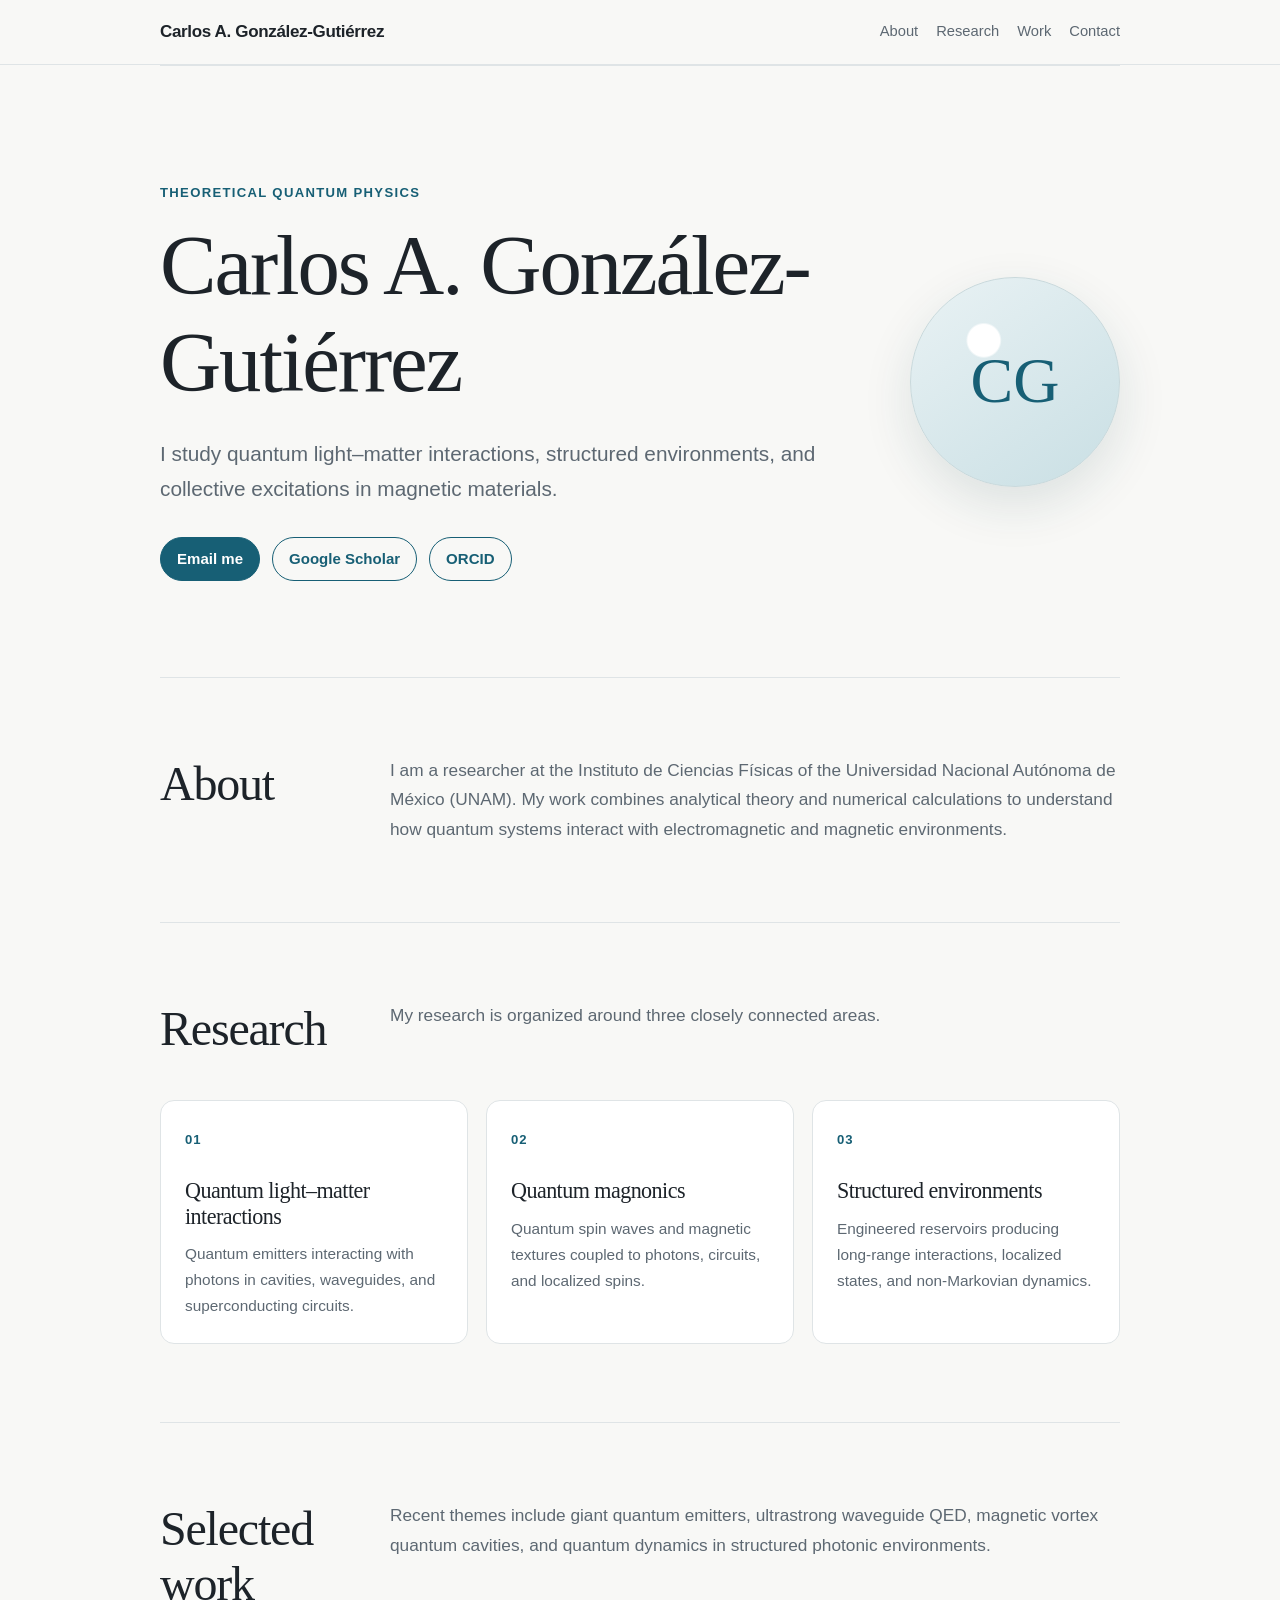
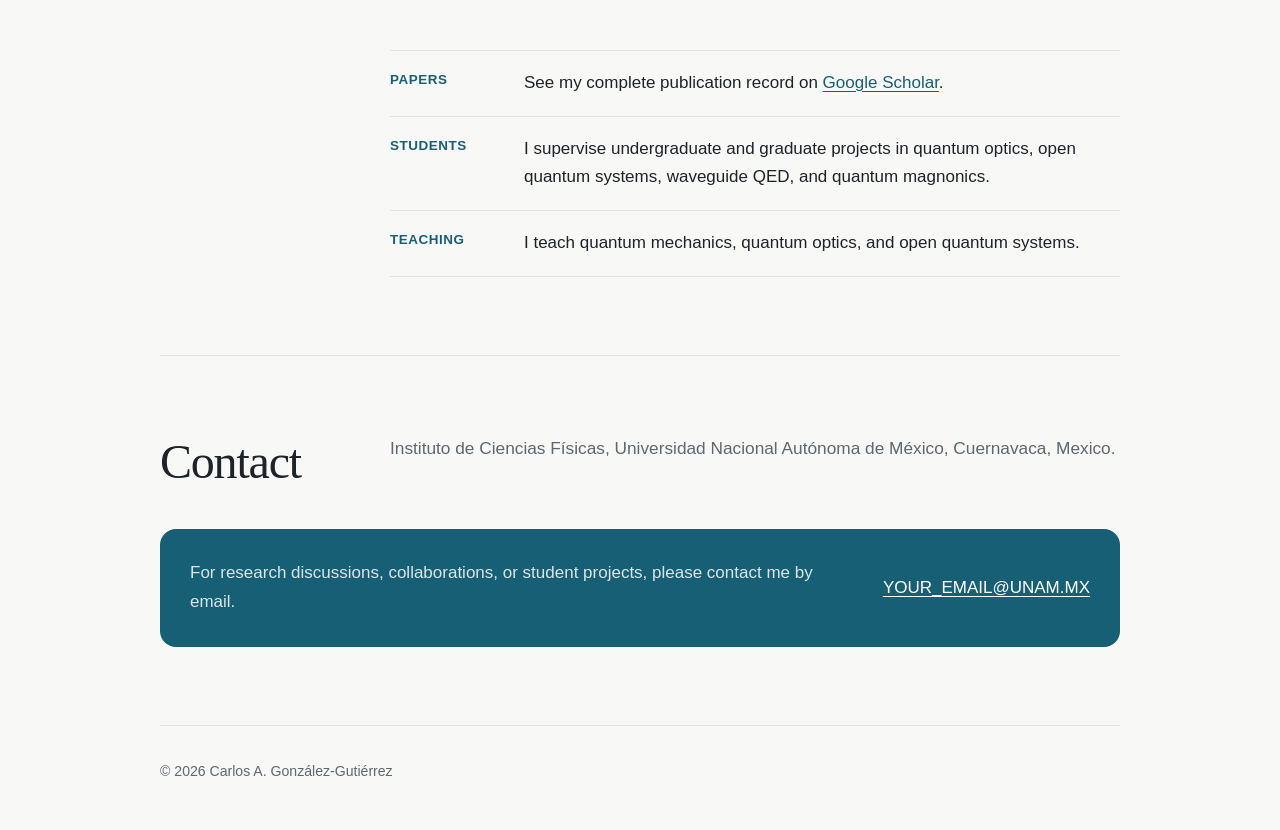
==== index.html @ 4feeb35f "Add files via upload" ====
<!doctype html>
<html lang="en">
<head>
  <meta charset="utf-8">
  <meta name="viewport" content="width=device-width, initial-scale=1">
  <meta name="description" content="Carlos A. González-Gutiérrez — research in quantum optics, waveguide QED, and quantum magnonics.">
  <title>Carlos A. González-Gutiérrez | Quantum Physics</title>

  <style>
    :root {
      --background: #f8f8f6;
      --surface: #ffffff;
      --text: #1d2329;
      --muted: #5d6872;
      --accent: #175f75;
      --accent-soft: #e9f2f4;
      --line: #dfe4e6;
      --max-width: 960px;
    }

    * {
      box-sizing: border-box;
    }

    html {
      scroll-behavior: smooth;
    }

    body {
      margin: 0;
      background: var(--background);
      color: var(--text);
      font-family: Inter, ui-sans-serif, -apple-system, BlinkMacSystemFont, "Segoe UI",
        Helvetica, Arial, sans-serif;
      font-size: 17px;
      line-height: 1.7;
    }

    a {
      color: var(--accent);
      text-decoration-thickness: 1px;
      text-underline-offset: 3px;
    }

    a:hover {
      text-decoration-thickness: 2px;
    }

    .site-header {
      position: sticky;
      top: 0;
      z-index: 10;
      background: rgba(248, 248, 246, 0.92);
      border-bottom: 1px solid var(--line);
      backdrop-filter: blur(12px);
    }

    .nav {
      width: min(calc(100% - 40px), var(--max-width));
      min-height: 64px;
      margin: 0 auto;
      display: flex;
      align-items: center;
      justify-content: space-between;
      gap: 24px;
    }

    .nav-name {
      color: var(--text);
      font-weight: 700;
      text-decoration: none;
      letter-spacing: -0.02em;
    }

    .nav-links {
      display: flex;
      flex-wrap: wrap;
      gap: 18px;
      font-size: 0.92rem;
    }

    .nav-links a {
      color: var(--muted);
      text-decoration: none;
    }

    .nav-links a:hover {
      color: var(--accent);
    }

    main {
      width: min(calc(100% - 40px), var(--max-width));
      margin: 0 auto;
    }

    .hero {
      min-height: 68vh;
      padding: 92px 0 72px;
      display: grid;
      grid-template-columns: minmax(0, 1fr) 210px;
      align-items: center;
      gap: 72px;
    }

    .eyebrow {
      margin: 0 0 12px;
      color: var(--accent);
      font-weight: 700;
      font-size: 0.82rem;
      letter-spacing: 0.1em;
      text-transform: uppercase;
    }

    h1, h2, h3 {
      font-family: Georgia, "Times New Roman", serif;
      font-weight: 500;
      line-height: 1.15;
      letter-spacing: -0.025em;
    }

    h1 {
      max-width: 720px;
      margin: 0;
      font-size: clamp(2.7rem, 7vw, 5.3rem);
    }

    .subtitle {
      max-width: 680px;
      margin: 24px 0 0;
      color: var(--muted);
      font-size: clamp(1.08rem, 2vw, 1.3rem);
    }

    .hero-links {
      margin-top: 30px;
      display: flex;
      flex-wrap: wrap;
      gap: 12px;
    }

    .button {
      display: inline-flex;
      align-items: center;
      justify-content: center;
      min-height: 44px;
      padding: 8px 16px;
      border: 1px solid var(--accent);
      border-radius: 999px;
      color: var(--accent);
      font-weight: 650;
      font-size: 0.94rem;
      text-decoration: none;
    }

    .button.primary {
      background: var(--accent);
      color: white;
    }

    .button:hover {
      transform: translateY(-1px);
    }

    .portrait-placeholder {
      aspect-ratio: 1;
      border-radius: 50%;
      background:
        radial-gradient(circle at 35% 30%, #ffffff 0 8%, transparent 9%),
        linear-gradient(145deg, var(--accent-soft), #c9dfe4);
      border: 1px solid #c9d9dc;
      display: grid;
      place-items: center;
      color: var(--accent);
      font-family: Georgia, "Times New Roman", serif;
      font-size: 4rem;
      box-shadow: 0 18px 50px rgba(25, 66, 77, 0.12);
    }

    section {
      padding: 78px 0;
      border-top: 1px solid var(--line);
      scroll-margin-top: 76px;
    }

    .section-heading {
      display: grid;
      grid-template-columns: 190px minmax(0, 1fr);
      gap: 40px;
      align-items: start;
    }

    h2 {
      margin: 0;
      font-size: clamp(2rem, 4vw, 3rem);
    }

    .section-intro {
      margin: 0;
      color: var(--muted);
      font-size: 1.08rem;
    }

    .research-grid {
      margin-top: 44px;
      display: grid;
      grid-template-columns: repeat(3, minmax(0, 1fr));
      gap: 18px;
    }

    .research-card {
      min-height: 230px;
      padding: 24px;
      background: var(--surface);
      border: 1px solid var(--line);
      border-radius: 14px;
    }

    .research-number {
      color: var(--accent);
      font-size: 0.82rem;
      font-weight: 800;
      letter-spacing: 0.08em;
    }

    h3 {
      margin: 24px 0 12px;
      font-size: 1.38rem;
    }

    .research-card p {
      margin: 0;
      color: var(--muted);
      font-size: 0.96rem;
    }

    .simple-list {
      margin: 38px 0 0 230px;
      padding: 0;
      list-style: none;
      border-top: 1px solid var(--line);
    }

    .simple-list li {
      display: grid;
      grid-template-columns: 110px minmax(0, 1fr);
      gap: 24px;
      padding: 18px 0;
      border-bottom: 1px solid var(--line);
    }

    .list-label {
      color: var(--accent);
      font-size: 0.84rem;
      font-weight: 750;
      letter-spacing: 0.04em;
      text-transform: uppercase;
    }

    .simple-list p {
      margin: 0;
    }

    .contact-panel {
      margin-top: 40px;
      padding: 30px;
      background: var(--accent);
      border-radius: 16px;
      color: white;
      display: grid;
      grid-template-columns: minmax(0, 1fr) auto;
      gap: 32px;
      align-items: center;
    }

    .contact-panel p {
      margin: 0;
      color: rgba(255, 255, 255, 0.84);
    }

    .contact-panel a {
      color: white;
    }

    footer {
      width: min(calc(100% - 40px), var(--max-width));
      margin: 0 auto;
      padding: 34px 0 46px;
      border-top: 1px solid var(--line);
      color: var(--muted);
      font-size: 0.88rem;
    }

    @media (max-width: 760px) {
      body {
        font-size: 16px;
      }

      .nav {
        align-items: flex-start;
        padding: 16px 0;
      }

      .nav-links {
        justify-content: flex-end;
        gap: 10px 14px;
      }

      .hero {
        min-height: auto;
        padding: 68px 0 58px;
        grid-template-columns: 1fr;
        gap: 42px;
      }

      .portrait-placeholder {
        width: 150px;
        order: -1;
      }

      .section-heading {
        grid-template-columns: 1fr;
        gap: 18px;
      }

      .research-grid {
        grid-template-columns: 1fr;
      }

      .research-card {
        min-height: auto;
      }

      .simple-list {
        margin-left: 0;
      }

      .simple-list li {
        grid-template-columns: 1fr;
        gap: 6px;
      }

      .contact-panel {
        grid-template-columns: 1fr;
      }
    }

    @media (max-width: 520px) {
      .nav-name {
        max-width: 130px;
        line-height: 1.25;
      }

      .nav-links a:nth-child(2),
      .nav-links a:nth-child(3) {
        display: none;
      }
    }
  </style>
</head>

<body>
  <header class="site-header">
    <nav class="nav" aria-label="Main navigation">
      <a class="nav-name" href="#top">Carlos A. González-Gutiérrez</a>
      <div class="nav-links">
        <a href="#about">About</a>
        <a href="#research">Research</a>
        <a href="#work">Work</a>
        <a href="#contact">Contact</a>
      </div>
    </nav>
  </header>

  <main id="top">
    <section class="hero" aria-labelledby="page-title">
      <div>
        <p class="eyebrow">Theoretical quantum physics</p>
        <h1 id="page-title">Carlos A. González-Gutiérrez</h1>
        <p class="subtitle">
          I study quantum light–matter interactions, structured environments,
          and collective excitations in magnetic materials.
        </p>

        <div class="hero-links">
          <!-- Replace YOUR_EMAIL@UNAM.MX below with your institutional email. -->
          <a class="button primary" href="mailto:YOUR_EMAIL@UNAM.MX">Email me</a>
          <a class="button"
             href="https://scholar.google.com/citations?hl=en&amp;user=pYtyGSIAAAAJ"
             target="_blank" rel="noopener">Google Scholar</a>
          <a class="button"
             href="https://orcid.org/0000-0002-1734-1405"
             target="_blank" rel="noopener">ORCID</a>
        </div>
      </div>

      <!-- Replace this circle with an image later:
      <img src="portrait.jpg" alt="Portrait of Carlos A. González-Gutiérrez">
      -->
      <div class="portrait-placeholder" aria-label="Portrait placeholder">CG</div>
    </section>

    <section id="about">
      <div class="section-heading">
        <h2>About</h2>
        <p class="section-intro">
          I am a researcher at the Instituto de Ciencias Físicas of the
          Universidad Nacional Autónoma de México (UNAM). My work combines
          analytical theory and numerical calculations to understand how
          quantum systems interact with electromagnetic and magnetic environments.
        </p>
      </div>
    </section>

    <section id="research">
      <div class="section-heading">
        <h2>Research</h2>
        <p class="section-intro">
          My research is organized around three closely connected areas.
        </p>
      </div>

      <div class="research-grid">
        <article class="research-card">
          <span class="research-number">01</span>
          <h3>Quantum light–matter interactions</h3>
          <p>
            Quantum emitters interacting with photons in cavities, waveguides,
            and superconducting circuits.
          </p>
        </article>

        <article class="research-card">
          <span class="research-number">02</span>
          <h3>Quantum magnonics</h3>
          <p>
            Quantum spin waves and magnetic textures coupled to photons,
            circuits, and localized spins.
          </p>
        </article>

        <article class="research-card">
          <span class="research-number">03</span>
          <h3>Structured environments</h3>
          <p>
            Engineered reservoirs producing long-range interactions,
            localized states, and non-Markovian dynamics.
          </p>
        </article>
      </div>
    </section>

    <section id="work">
      <div class="section-heading">
        <h2>Selected work</h2>
        <p class="section-intro">
          Recent themes include giant quantum emitters, ultrastrong waveguide
          QED, magnetic vortex quantum cavities, and quantum dynamics in
          structured photonic environments.
        </p>
      </div>

      <ul class="simple-list">
        <li>
          <span class="list-label">Papers</span>
          <p>
            See my complete publication record on
            <a href="https://scholar.google.com/citations?hl=en&amp;user=pYtyGSIAAAAJ"
               target="_blank" rel="noopener">Google Scholar</a>.
          </p>
        </li>
        <li>
          <span class="list-label">Students</span>
          <p>
            I supervise undergraduate and graduate projects in quantum optics,
            open quantum systems, waveguide QED, and quantum magnonics.
          </p>
        </li>
        <li>
          <span class="list-label">Teaching</span>
          <p>
            I teach quantum mechanics, quantum optics, and open quantum systems.
          </p>
        </li>
      </ul>
    </section>

    <section id="contact">
      <div class="section-heading">
        <h2>Contact</h2>
        <p class="section-intro">
          Instituto de Ciencias Físicas, Universidad Nacional Autónoma de México,
          Cuernavaca, Mexico.
        </p>
      </div>

      <div class="contact-panel">
        <p>
          For research discussions, collaborations, or student projects,
          please contact me by email.
        </p>
        <!-- Replace YOUR_EMAIL@UNAM.MX in both places. -->
        <a href="mailto:YOUR_EMAIL@UNAM.MX">YOUR_EMAIL@UNAM.MX</a>
      </div>
    </section>
  </main>

  <footer>
    © <span id="year">2026</span> Carlos A. González-Gutiérrez
  </footer>

  <script>
    document.getElementById("year").textContent = new Date().getFullYear();
  </script>
</body>
</html>
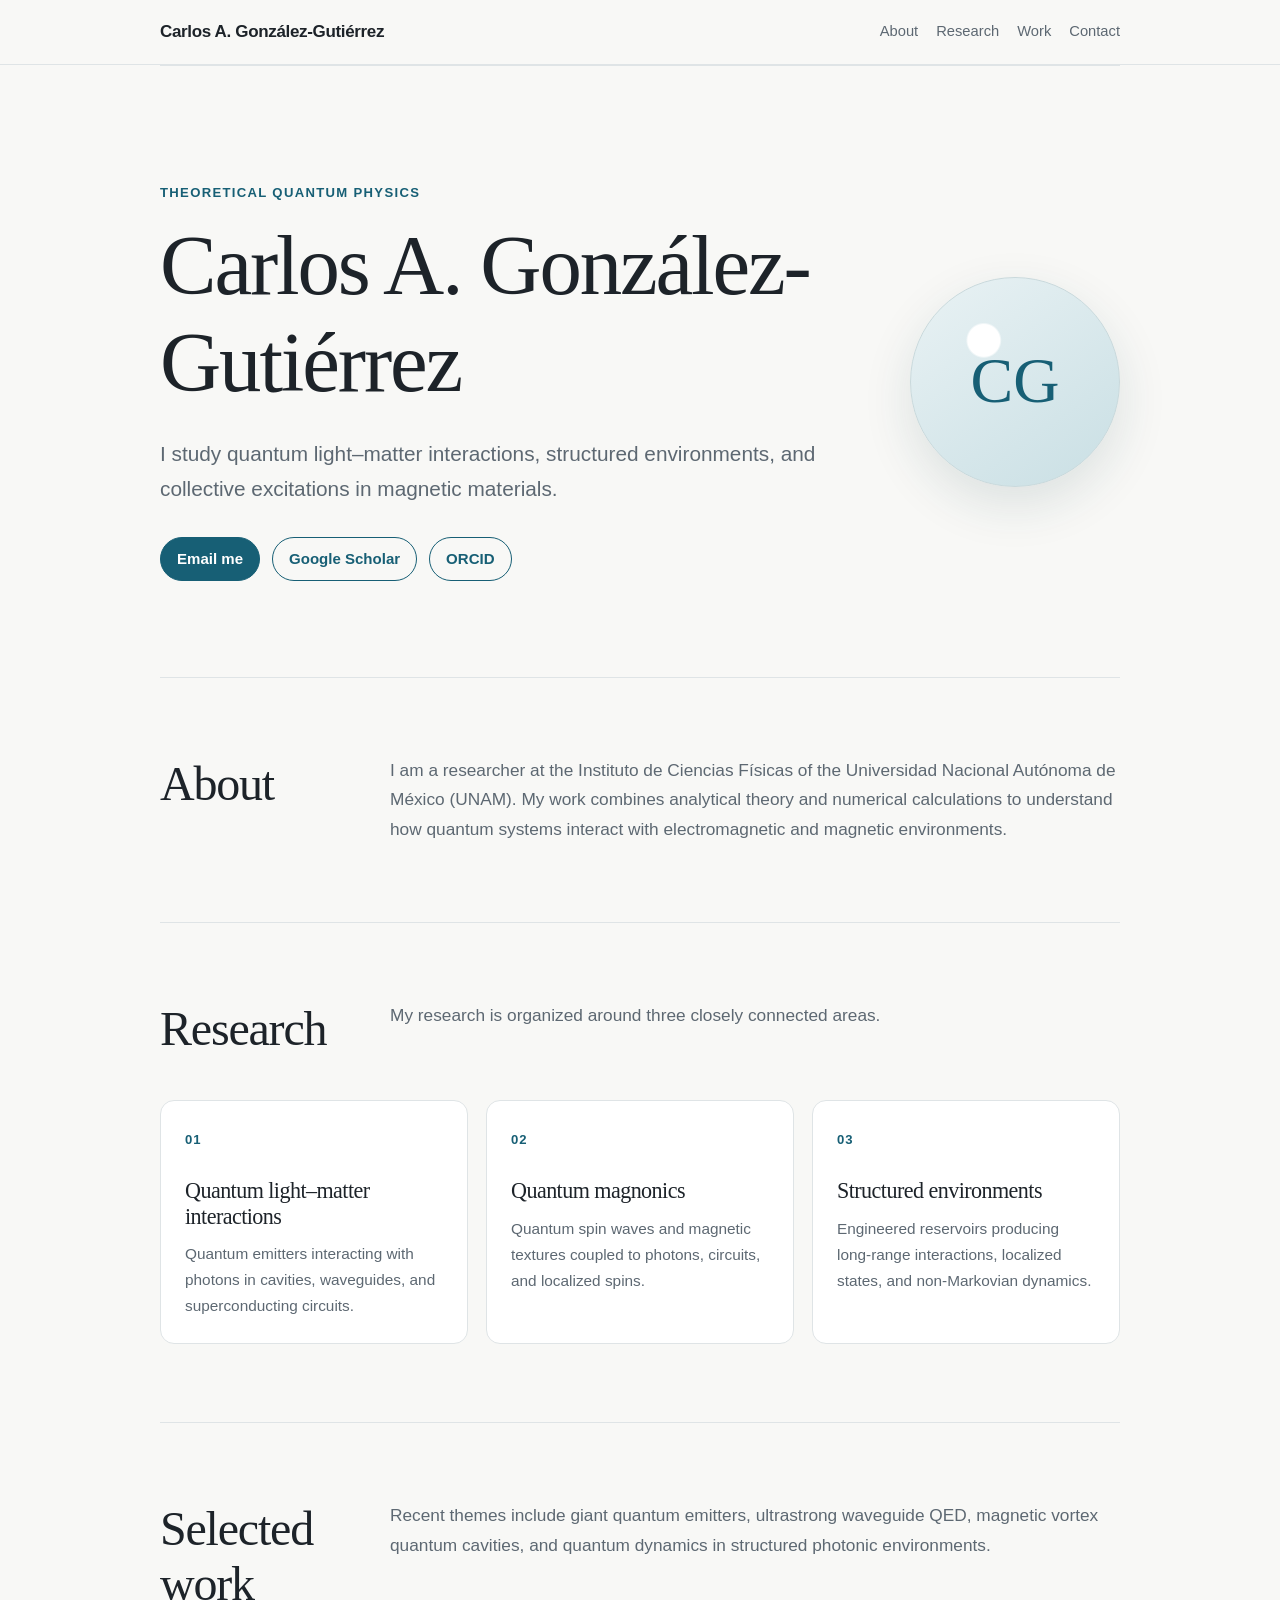
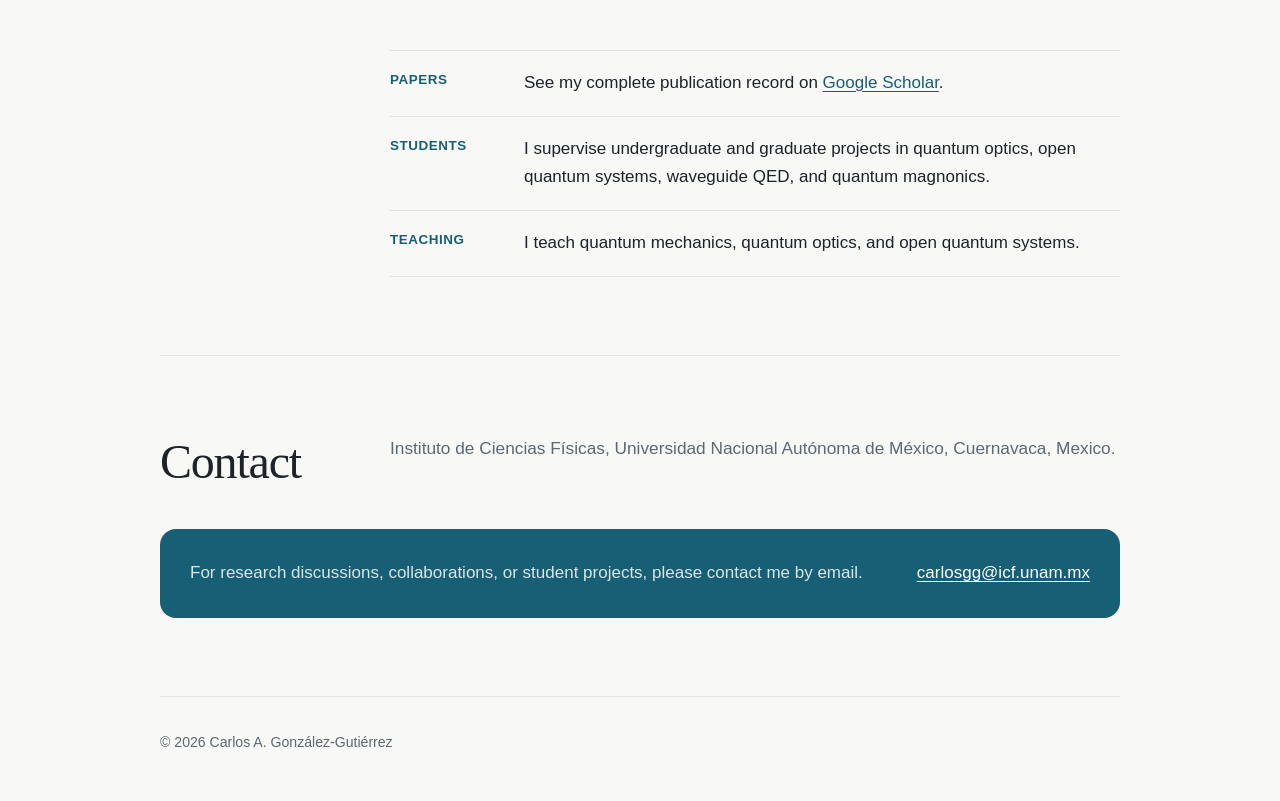
==== commit f215f5be: "Update email address in index.html" ====
--- a/index.html
+++ b/index.html
@@ -383,7 +383,7 @@
 
         <div class="hero-links">
           <!-- Replace YOUR_EMAIL@UNAM.MX below with your institutional email. -->
-          <a class="button primary" href="mailto:YOUR_EMAIL@UNAM.MX">Email me</a>
+          <a class="button primary" href="mailto:carlosgg@icf.unam.mx">Email me</a>
           <a class="button"
              href="https://scholar.google.com/citations?hl=en&amp;user=pYtyGSIAAAAJ"
              target="_blank" rel="noopener">Google Scholar</a>
@@ -499,7 +499,7 @@
           please contact me by email.
         </p>
         <!-- Replace YOUR_EMAIL@UNAM.MX in both places. -->
-        <a href="mailto:YOUR_EMAIL@UNAM.MX">YOUR_EMAIL@UNAM.MX</a>
+        <a href="mailto:carlosgg@icf.unam.mx">carlosgg@icf.unam.mx</a>
       </div>
     </section>
   </main>
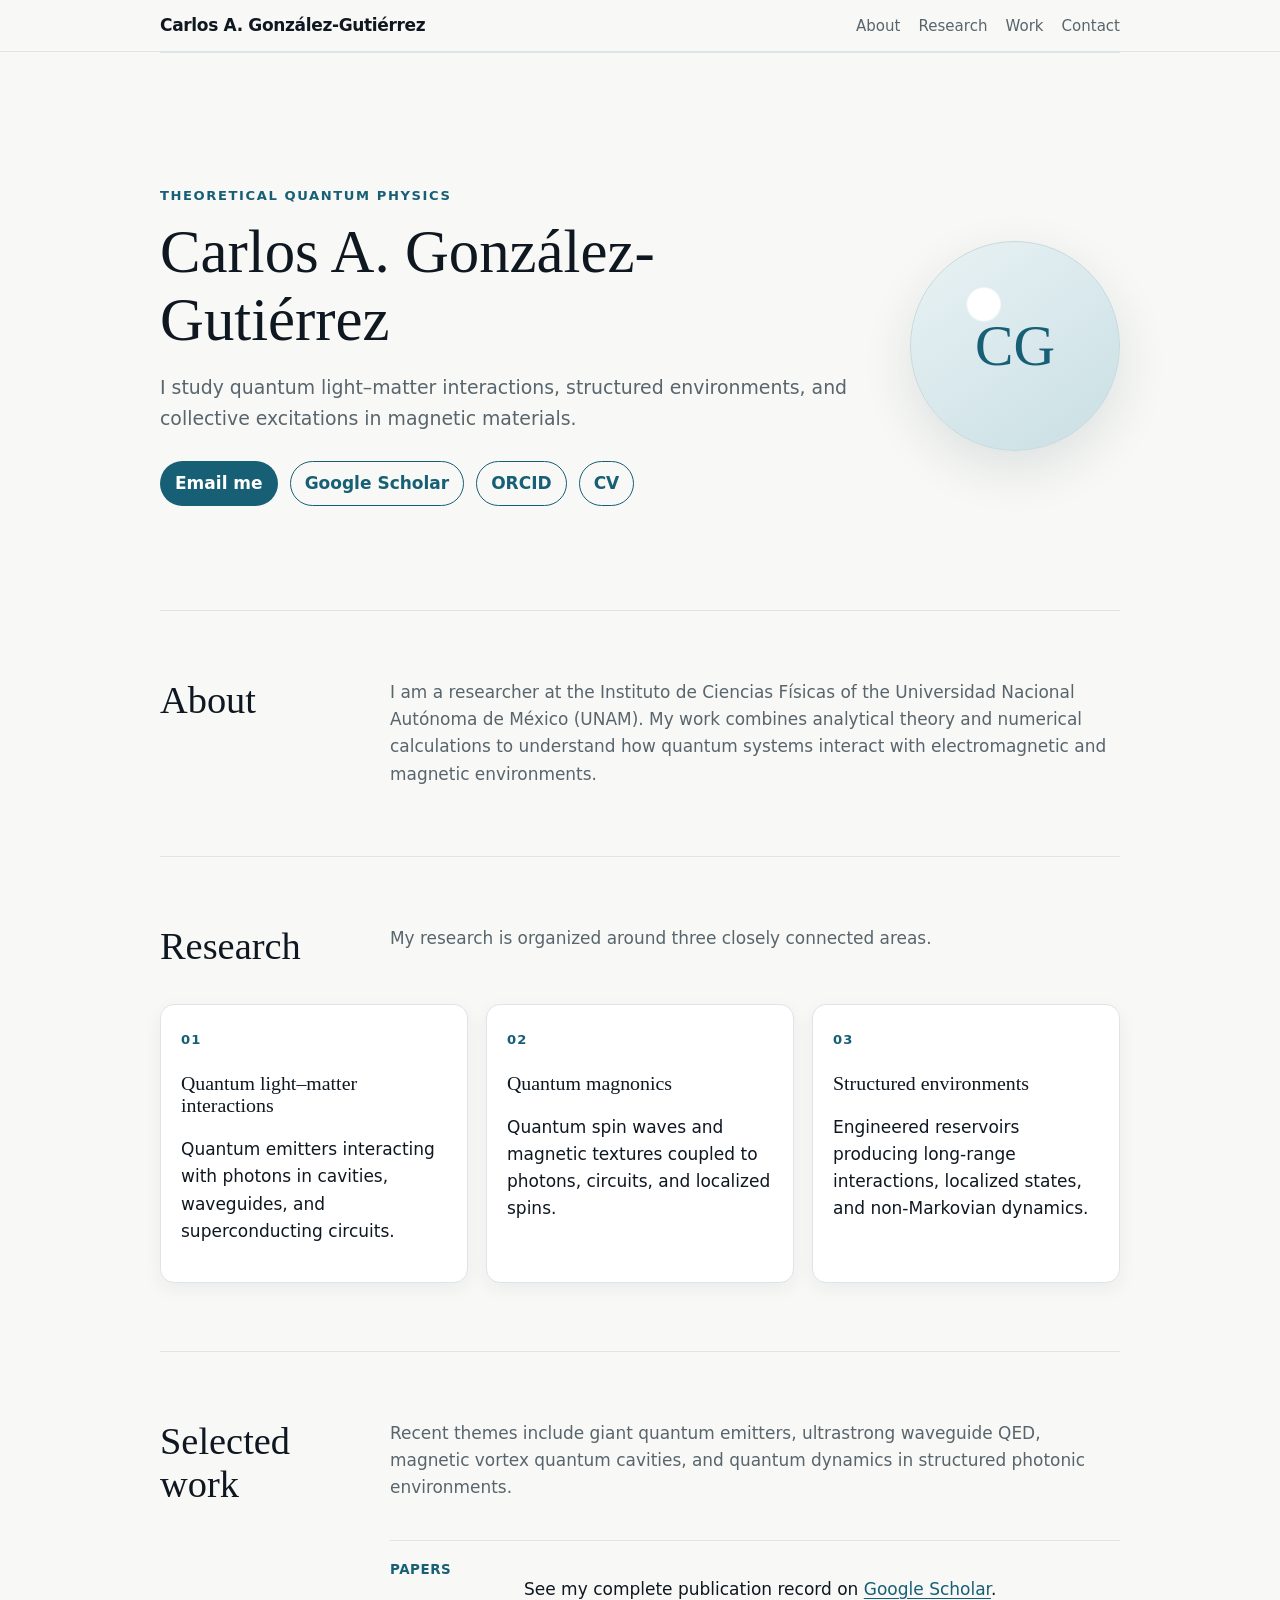
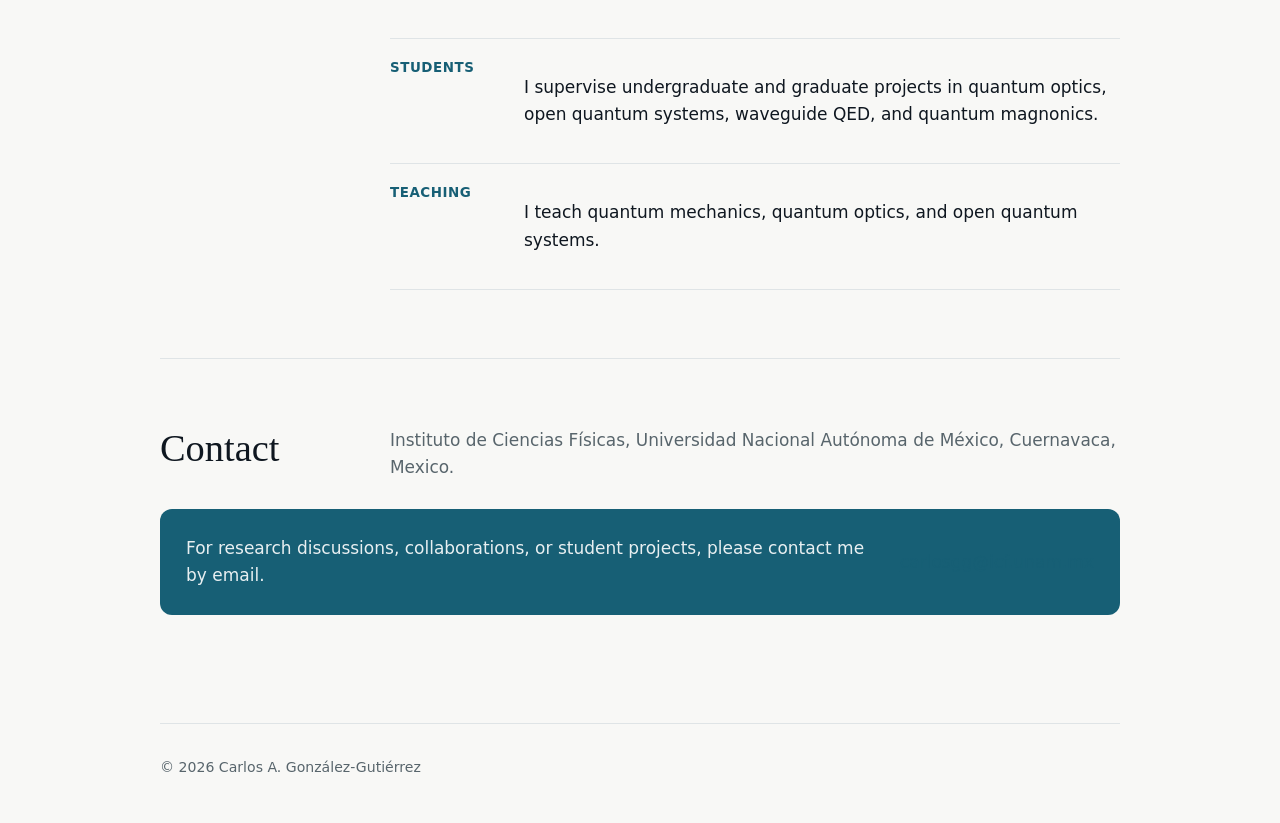
==== commit 28086ead: "Improve homepage: accessibility, mobile nav, SEO, dark-mode, layout and styling" ====
--- a/index.html
+++ b/index.html
@@ -3,68 +3,110 @@
 <head>
   <meta charset="utf-8">
   <meta name="viewport" content="width=device-width, initial-scale=1">
+  <title>Carlos A. González-Gutiérrez | Quantum Physics</title>
   <meta name="description" content="Carlos A. González-Gutiérrez — research in quantum optics, waveguide QED, and quantum magnonics.">
-  <title>Carlos A. González-Gutiérrez | Quantum Physics</title>
+  <link rel="canonical" href="https://carlosgg04.github.io/">
+
+  <!-- Social / SEO -->
+  <meta property="og:title" content="Carlos A. González-Gutiérrez | Quantum Physics">
+  <meta property="og:description" content="Research in quantum optics, waveguide QED, and quantum magnonics.">
+  <meta property="og:type" content="website">
+  <meta property="og:url" content="https://carlosgg04.github.io/">
+  <meta name="twitter:card" content="summary">
+  <meta name="twitter:title" content="Carlos A. González-Gutiérrez | Quantum Physics">
+  <meta name="twitter:description" content="Research in quantum optics, waveguide QED, and quantum magnonics.">
+
+  <!-- Favicon (add files to repo if you have them) -->
+  <link rel="icon" href="/favicon.ico">
+
+  <!-- Optional: load Inter (if you want remote font). Uncomment to use -->
+  <!--
+  <link rel="preconnect" href="https://fonts.googleapis.com">
+  <link href="https://fonts.googleapis.com/css2?family=Inter:wght@300;400;600;700&display=swap" rel="stylesheet">
+  -->
 
   <style>
     :root {
       --background: #f8f8f6;
       --surface: #ffffff;
-      --text: #1d2329;
-      --muted: #5d6872;
+      --text: #0f1720;
+      --muted: #58656c;
       --accent: #175f75;
       --accent-soft: #e9f2f4;
       --line: #dfe4e6;
       --max-width: 960px;
-    }
-
-    * {
-      box-sizing: border-box;
-    }
-
-    html {
-      scroll-behavior: smooth;
-    }
-
+      --radius: 14px;
+      --shadow-strong: 0 18px 50px rgba(25,66,77,0.12);
+      --shadow-soft: 0 6px 18px rgba(25,66,77,0.06);
+    }
+
+    /* Dark mode support */
+    @media (prefers-color-scheme: dark) {
+      :root {
+        --background: #0b0f12;
+        --surface: #071018;
+        --text: #e6eef2;
+        --muted: #99a6ab;
+        --accent: #3ec0d8;
+        --accent-soft: rgba(62,192,216,0.08);
+        --line: rgba(255,255,255,0.04);
+      }
+      body {
+        background: var(--background);
+      }
+    }
+
+    * { box-sizing: border-box; }
+    html { scroll-behavior: smooth; }
     body {
       margin: 0;
+      font-family: Inter, ui-sans-serif, system-ui, -apple-system, "Segoe UI", Roboto, "Helvetica Neue", Arial, sans-serif;
+      font-size: 17px;
+      line-height: 1.6;
       background: var(--background);
       color: var(--text);
-      font-family: Inter, ui-sans-serif, -apple-system, BlinkMacSystemFont, "Segoe UI",
-        Helvetica, Arial, sans-serif;
-      font-size: 17px;
-      line-height: 1.7;
-    }
-
-    a {
-      color: var(--accent);
-      text-decoration-thickness: 1px;
-      text-underline-offset: 3px;
-    }
-
-    a:hover {
-      text-decoration-thickness: 2px;
-    }
+      -webkit-font-smoothing: antialiased;
+      -moz-osx-font-smoothing: grayscale;
+    }
+
+    /* Skip link for keyboard users */
+    .skip-link {
+      position: absolute;
+      left: -999px;
+      top: -999px;
+      background: var(--accent);
+      color: #fff;
+      padding: 8px 12px;
+      border-radius: 8px;
+      z-index: 200;
+    }
+    .skip-link:focus {
+      left: 12px;
+      top: 12px;
+    }
+
+    a { color: var(--accent); text-underline-offset: 3px; }
+    a:hover { text-decoration-thickness: 2px; }
 
     .site-header {
       position: sticky;
       top: 0;
-      z-index: 10;
-      background: rgba(248, 248, 246, 0.92);
+      z-index: 30;
+      background: rgba(248,248,246,0.92);
       border-bottom: 1px solid var(--line);
-      backdrop-filter: blur(12px);
-    }
-
+      backdrop-filter: blur(8px);
+    }
     .nav {
       width: min(calc(100% - 40px), var(--max-width));
-      min-height: 64px;
       margin: 0 auto;
       display: flex;
       align-items: center;
       justify-content: space-between;
-      gap: 24px;
-    }
-
+      gap: 16px;
+      padding: 12px 0;
+    }
+
+    .nav-left { display:flex; align-items:center; gap:16px; }
     .nav-name {
       color: var(--text);
       font-weight: 700;
@@ -72,34 +114,38 @@
       letter-spacing: -0.02em;
     }
 
+    /* nav links: collapsible on small screens */
+    .nav-toggle {
+      display: none;
+      background: transparent;
+      border: 1px solid var(--line);
+      padding: 8px;
+      border-radius: 10px;
+      color: var(--muted);
+    }
+
     .nav-links {
       display: flex;
-      flex-wrap: wrap;
       gap: 18px;
-      font-size: 0.92rem;
-    }
-
-    .nav-links a {
-      color: var(--muted);
-      text-decoration: none;
-    }
-
-    .nav-links a:hover {
-      color: var(--accent);
-    }
+      align-items:center;
+      font-size: 0.94rem;
+    }
+    .nav-links a { color: var(--muted); text-decoration:none; }
+    .nav-links a:hover { color: var(--accent); }
 
     main {
       width: min(calc(100% - 40px), var(--max-width));
       margin: 0 auto;
+      padding-bottom: 40px;
     }
 
     .hero {
-      min-height: 68vh;
-      padding: 92px 0 72px;
+      min-height: 62vh;
+      padding: 84px 0 56px;
       display: grid;
-      grid-template-columns: minmax(0, 1fr) 210px;
+      grid-template-columns: minmax(0,1fr) 210px;
       align-items: center;
-      gap: 72px;
+      gap: 56px;
     }
 
     .eyebrow {
@@ -107,262 +153,104 @@
       color: var(--accent);
       font-weight: 700;
       font-size: 0.82rem;
-      letter-spacing: 0.1em;
+      letter-spacing: 0.12em;
       text-transform: uppercase;
     }
 
-    h1, h2, h3 {
-      font-family: Georgia, "Times New Roman", serif;
-      font-weight: 500;
-      line-height: 1.15;
-      letter-spacing: -0.025em;
-    }
-
-    h1 {
-      max-width: 720px;
-      margin: 0;
-      font-size: clamp(2.7rem, 7vw, 5.3rem);
-    }
-
-    .subtitle {
-      max-width: 680px;
-      margin: 24px 0 0;
-      color: var(--muted);
-      font-size: clamp(1.08rem, 2vw, 1.3rem);
-    }
-
-    .hero-links {
-      margin-top: 30px;
-      display: flex;
-      flex-wrap: wrap;
-      gap: 12px;
-    }
-
+    h1, h2, h3 { font-family: Georgia, "Times New Roman", serif; font-weight:500; line-height:1.12; }
+    h1 { margin:0; font-size: clamp(2.1rem, 6vw, 3.8rem); }
+    .subtitle { margin-top: 18px; color: var(--muted); max-width: 720px; font-size: clamp(1rem,2vw,1.18rem); }
+
+    .hero-links { margin-top: 28px; display:flex; gap:12px; flex-wrap:wrap; }
     .button {
-      display: inline-flex;
-      align-items: center;
-      justify-content: center;
-      min-height: 44px;
-      padding: 8px 16px;
-      border: 1px solid var(--accent);
-      border-radius: 999px;
-      color: var(--accent);
-      font-weight: 650;
-      font-size: 0.94rem;
-      text-decoration: none;
-    }
-
-    .button.primary {
-      background: var(--accent);
-      color: white;
-    }
-
-    .button:hover {
-      transform: translateY(-1px);
-    }
-
+      display:inline-flex; align-items:center; justify-content:center;
+      min-height:44px; padding:8px 14px; border-radius:999px;
+      border:1px solid var(--accent); color:var(--accent); font-weight:650; text-decoration:none;
+      background:transparent;
+    }
+    .button.primary { background:var(--accent); color:white; border-color:transparent; }
+    .button:hover { transform: translateY(-1px); box-shadow: var(--shadow-soft); }
+
+    .portrait {
+      width: 100%;
+      max-width: 210px;
+      aspect-ratio: 1;
+      border-radius: 50%;
+      object-fit: cover;
+      border: 1px solid rgba(0,0,0,0.06);
+      box-shadow: var(--shadow-strong);
+      background: linear-gradient(145deg, var(--accent-soft), #c9dfe4);
+      display: block;
+    }
+
+    /* fallback placeholder (used if no portrait.jpg) */
     .portrait-placeholder {
       aspect-ratio: 1;
       border-radius: 50%;
-      background:
-        radial-gradient(circle at 35% 30%, #ffffff 0 8%, transparent 9%),
-        linear-gradient(145deg, var(--accent-soft), #c9dfe4);
-      border: 1px solid #c9d9dc;
       display: grid;
       place-items: center;
       color: var(--accent);
       font-family: Georgia, "Times New Roman", serif;
-      font-size: 4rem;
-      box-shadow: 0 18px 50px rgba(25, 66, 77, 0.12);
-    }
-
-    section {
-      padding: 78px 0;
-      border-top: 1px solid var(--line);
-      scroll-margin-top: 76px;
-    }
-
-    .section-heading {
-      display: grid;
-      grid-template-columns: 190px minmax(0, 1fr);
-      gap: 40px;
-      align-items: start;
-    }
-
-    h2 {
-      margin: 0;
-      font-size: clamp(2rem, 4vw, 3rem);
-    }
-
-    .section-intro {
-      margin: 0;
-      color: var(--muted);
-      font-size: 1.08rem;
-    }
-
-    .research-grid {
-      margin-top: 44px;
-      display: grid;
-      grid-template-columns: repeat(3, minmax(0, 1fr));
-      gap: 18px;
-    }
-
-    .research-card {
-      min-height: 230px;
-      padding: 24px;
-      background: var(--surface);
-      border: 1px solid var(--line);
-      border-radius: 14px;
-    }
-
-    .research-number {
-      color: var(--accent);
-      font-size: 0.82rem;
-      font-weight: 800;
-      letter-spacing: 0.08em;
-    }
-
-    h3 {
-      margin: 24px 0 12px;
-      font-size: 1.38rem;
-    }
-
-    .research-card p {
-      margin: 0;
-      color: var(--muted);
-      font-size: 0.96rem;
-    }
-
-    .simple-list {
-      margin: 38px 0 0 230px;
-      padding: 0;
-      list-style: none;
-      border-top: 1px solid var(--line);
-    }
-
-    .simple-list li {
-      display: grid;
-      grid-template-columns: 110px minmax(0, 1fr);
-      gap: 24px;
-      padding: 18px 0;
-      border-bottom: 1px solid var(--line);
-    }
-
-    .list-label {
-      color: var(--accent);
-      font-size: 0.84rem;
-      font-weight: 750;
-      letter-spacing: 0.04em;
-      text-transform: uppercase;
-    }
-
-    .simple-list p {
-      margin: 0;
-    }
-
-    .contact-panel {
-      margin-top: 40px;
-      padding: 30px;
-      background: var(--accent);
-      border-radius: 16px;
-      color: white;
-      display: grid;
-      grid-template-columns: minmax(0, 1fr) auto;
-      gap: 32px;
-      align-items: center;
-    }
-
-    .contact-panel p {
-      margin: 0;
-      color: rgba(255, 255, 255, 0.84);
-    }
-
-    .contact-panel a {
-      color: white;
-    }
-
-    footer {
-      width: min(calc(100% - 40px), var(--max-width));
-      margin: 0 auto;
-      padding: 34px 0 46px;
-      border-top: 1px solid var(--line);
-      color: var(--muted);
-      font-size: 0.88rem;
-    }
-
+      font-size: 3.6rem;
+      border: 1px solid #c9d9dc;
+      box-shadow: var(--shadow-strong);
+      background:
+        radial-gradient(circle at 35% 30%, #ffffff 0 8%, transparent 9%),
+        linear-gradient(145deg, var(--accent-soft), #c9dfe4);
+    }
+
+    section { padding: 68px 0; border-top: 1px solid var(--line); scroll-margin-top: 76px; }
+    .section-heading { display:grid; grid-template-columns: 190px minmax(0,1fr); gap:40px; align-items:start; }
+    h2 { margin:0; font-size: clamp(1.6rem,3vw,2.6rem); }
+    .section-intro { margin:0; color:var(--muted); font-size:1.06rem; }
+
+    .research-grid { margin-top: 36px; display:grid; grid-template-columns: repeat(3,minmax(0,1fr)); gap:18px; }
+    .research-card { padding:20px; background:var(--surface); border-radius:var(--radius); border:1px solid var(--line); box-shadow: var(--shadow-soft); min-height:200px; }
+    .research-number { color:var(--accent); font-size:0.82rem; font-weight:800; letter-spacing:0.08em; }
+
+    .simple-list { margin: 34px 0 0 230px; padding:0; list-style:none; border-top:1px solid var(--line); }
+    .simple-list li { display:grid; grid-template-columns: 110px minmax(0,1fr); gap:24px; padding:18px 0; border-bottom:1px solid var(--line); }
+    .list-label { color:var(--accent); font-size:0.84rem; font-weight:750; letter-spacing:0.04em; text-transform:uppercase; }
+
+    .contact-panel { margin-top: 28px; padding: 26px; background: var(--accent); border-radius: 12px; color: white; display:grid; grid-template-columns: 1fr auto; gap: 20px; align-items:center; }
+    .contact-panel p { margin:0; color: rgba(255,255,255,0.9); }
+
+    footer { width:min(calc(100% - 40px), var(--max-width)); margin:0 auto; padding: 32px 0 44px; border-top:1px solid var(--line); color:var(--muted); font-size:0.88rem; }
+
+    /* Responsive adjustments */
     @media (max-width: 760px) {
-      body {
-        font-size: 16px;
-      }
-
-      .nav {
-        align-items: flex-start;
-        padding: 16px 0;
-      }
-
-      .nav-links {
-        justify-content: flex-end;
-        gap: 10px 14px;
-      }
-
-      .hero {
-        min-height: auto;
-        padding: 68px 0 58px;
-        grid-template-columns: 1fr;
-        gap: 42px;
-      }
-
-      .portrait-placeholder {
-        width: 150px;
-        order: -1;
-      }
-
-      .section-heading {
-        grid-template-columns: 1fr;
-        gap: 18px;
-      }
-
-      .research-grid {
-        grid-template-columns: 1fr;
-      }
-
-      .research-card {
-        min-height: auto;
-      }
-
-      .simple-list {
-        margin-left: 0;
-      }
-
-      .simple-list li {
-        grid-template-columns: 1fr;
-        gap: 6px;
-      }
-
-      .contact-panel {
-        grid-template-columns: 1fr;
-      }
+      .nav-toggle { display:inline-flex; }
+      .nav-links { position: absolute; right: 12px; top: 64px; background: var(--surface); border: 1px solid var(--line); padding: 12px; border-radius: 10px; flex-direction: column; gap:8px; display: none; box-shadow: var(--shadow-soft); }
+      .nav-links.show { display:flex; }
+      .hero { grid-template-columns: 1fr; gap: 28px; padding: 64px 0 44px; }
+      .portrait { width: 150px; justify-self: center; }
+      .section-heading { grid-template-columns: 1fr; gap:18px; }
+      .research-grid { grid-template-columns: 1fr; }
+      .simple-list { margin-left: 0; }
+      .simple-list li { grid-template-columns: 1fr; gap:6px; }
+      .contact-panel { grid-template-columns: 1fr; }
     }
 
     @media (max-width: 520px) {
-      .nav-name {
-        max-width: 130px;
-        line-height: 1.25;
-      }
-
-      .nav-links a:nth-child(2),
-      .nav-links a:nth-child(3) {
-        display: none;
-      }
+      .nav-name { max-width: 130px; line-height: 1.25; }
+      .nav-links a:nth-child(2), .nav-links a:nth-child(3) { display:none; }
     }
   </style>
 </head>
-
 <body>
-  <header class="site-header">
+  <a class="skip-link" href="#main">Skip to content</a>
+
+  <header class="site-header" role="banner">
     <nav class="nav" aria-label="Main navigation">
-      <a class="nav-name" href="#top">Carlos A. González-Gutiérrez</a>
-      <div class="nav-links">
+      <div class="nav-left">
+        <a class="nav-name" href="#top">Carlos A. González-Gutiérrez</a>
+      </div>
+
+      <button class="nav-toggle" id="navToggle" aria-expanded="false" aria-controls="primaryNav" aria-label="Toggle navigation">
+        ☰
+      </button>
+
+      <div id="primaryNav" class="nav-links" role="navigation">
         <a href="#about">About</a>
         <a href="#research">Research</a>
         <a href="#work">Work</a>
@@ -371,7 +259,7 @@
     </nav>
   </header>
 
-  <main id="top">
+  <main id="main" aria-labelledby="page-title">
     <section class="hero" aria-labelledby="page-title">
       <div>
         <p class="eyebrow">Theoretical quantum physics</p>
@@ -382,21 +270,17 @@
         </p>
 
         <div class="hero-links">
-          <!-- Replace YOUR_EMAIL@UNAM.MX below with your institutional email. -->
           <a class="button primary" href="mailto:carlosgg@icf.unam.mx">Email me</a>
-          <a class="button"
-             href="https://scholar.google.com/citations?hl=en&amp;user=pYtyGSIAAAAJ"
-             target="_blank" rel="noopener">Google Scholar</a>
-          <a class="button"
-             href="https://orcid.org/0000-0002-1734-1405"
-             target="_blank" rel="noopener">ORCID</a>
+          <a class="button" href="https://scholar.google.com/citations?hl=en&amp;user=pYtyGSIAAAAJ" target="_blank" rel="noopener noreferrer">Google Scholar</a>
+          <a class="button" href="https://orcid.org/0000-0002-1734-1405" target="_blank" rel="noopener noreferrer">ORCID</a>
+          <!-- CV (optional): replace href with your PDF path -->
+          <a class="button" href="/CarlosAGonzalez-CV.pdf" target="_blank" rel="noopener noreferrer">CV</a>
         </div>
       </div>
 
-      <!-- Replace this circle with an image later:
-      <img src="portrait.jpg" alt="Portrait of Carlos A. González-Gutiérrez">
-      -->
-      <div class="portrait-placeholder" aria-label="Portrait placeholder">CG</div>
+      <!-- portrait: try loading portrait.jpg; if missing the placeholder remains visible -->
+      <img id="portraitImage" class="portrait" src="portrait.jpg" alt="Portrait of Carlos A. González-Gutiérrez" loading="lazy" onerror="this.style.display='none'">
+      <div id="portraitFallback" class="portrait-placeholder" aria-hidden="true">CG</div>
     </section>
 
     <section id="about">
@@ -414,37 +298,26 @@
     <section id="research">
       <div class="section-heading">
         <h2>Research</h2>
-        <p class="section-intro">
-          My research is organized around three closely connected areas.
-        </p>
+        <p class="section-intro">My research is organized around three closely connected areas.</p>
       </div>
 
       <div class="research-grid">
         <article class="research-card">
           <span class="research-number">01</span>
           <h3>Quantum light–matter interactions</h3>
-          <p>
-            Quantum emitters interacting with photons in cavities, waveguides,
-            and superconducting circuits.
-          </p>
+          <p>Quantum emitters interacting with photons in cavities, waveguides, and superconducting circuits.</p>
         </article>
 
         <article class="research-card">
           <span class="research-number">02</span>
           <h3>Quantum magnonics</h3>
-          <p>
-            Quantum spin waves and magnetic textures coupled to photons,
-            circuits, and localized spins.
-          </p>
+          <p>Quantum spin waves and magnetic textures coupled to photons, circuits, and localized spins.</p>
         </article>
 
         <article class="research-card">
           <span class="research-number">03</span>
           <h3>Structured environments</h3>
-          <p>
-            Engineered reservoirs producing long-range interactions,
-            localized states, and non-Markovian dynamics.
-          </p>
+          <p>Engineered reservoirs producing long-range interactions, localized states, and non-Markovian dynamics.</p>
         </article>
       </div>
     </section>
@@ -453,33 +326,22 @@
       <div class="section-heading">
         <h2>Selected work</h2>
         <p class="section-intro">
-          Recent themes include giant quantum emitters, ultrastrong waveguide
-          QED, magnetic vortex quantum cavities, and quantum dynamics in
-          structured photonic environments.
+          Recent themes include giant quantum emitters, ultrastrong waveguide QED, magnetic vortex quantum cavities, and quantum dynamics in structured photonic environments.
         </p>
       </div>
 
-      <ul class="simple-list">
+      <ul class="simple-list" aria-labelledby="work">
         <li>
           <span class="list-label">Papers</span>
-          <p>
-            See my complete publication record on
-            <a href="https://scholar.google.com/citations?hl=en&amp;user=pYtyGSIAAAAJ"
-               target="_blank" rel="noopener">Google Scholar</a>.
-          </p>
+          <p>See my complete publication record on <a href="https://scholar.google.com/citations?hl=en&amp;user=pYtyGSIAAAAJ" target="_blank" rel="noopener noreferrer">Google Scholar</a>.</p>
         </li>
         <li>
           <span class="list-label">Students</span>
-          <p>
-            I supervise undergraduate and graduate projects in quantum optics,
-            open quantum systems, waveguide QED, and quantum magnonics.
-          </p>
+          <p>I supervise undergraduate and graduate projects in quantum optics, open quantum systems, waveguide QED, and quantum magnonics.</p>
         </li>
         <li>
           <span class="list-label">Teaching</span>
-          <p>
-            I teach quantum mechanics, quantum optics, and open quantum systems.
-          </p>
+          <p>I teach quantum mechanics, quantum optics, and open quantum systems.</p>
         </li>
       </ul>
     </section>
@@ -498,18 +360,48 @@
           For research discussions, collaborations, or student projects,
           please contact me by email.
         </p>
-        <!-- Replace YOUR_EMAIL@UNAM.MX in both places. -->
         <a href="mailto:carlosgg@icf.unam.mx">carlosgg@icf.unam.mx</a>
       </div>
     </section>
   </main>
 
-  <footer>
+  <footer role="contentinfo">
     © <span id="year">2026</span> Carlos A. González-Gutiérrez
   </footer>
 
   <script>
-    document.getElementById("year").textContent = new Date().getFullYear();
+    // update year
+    document.getElementById('year').textContent = new Date().getFullYear();
+
+    // nav toggle for small screens
+    (function () {
+      const btn = document.getElementById('navToggle');
+      const nav = document.getElementById('primaryNav');
+      btn && btn.addEventListener('click', function () {
+        const showing = nav.classList.toggle('show');
+        btn.setAttribute('aria-expanded', showing ? 'true' : 'false');
+      });
+      // close menu when clicking outside
+      document.addEventListener('click', (e) => {
+        if (!nav.contains(e.target) && !btn.contains(e.target)) {
+          nav.classList.remove('show');
+          btn.setAttribute('aria-expanded', 'false');
+        }
+      });
+    })();
+
+    // portrait fallback: hide fallback if image loads
+    (function () {
+      const img = document.getElementById('portraitImage');
+      const fallback = document.getElementById('portraitFallback');
+      if (!img) return;
+      if (img.complete && img.naturalWidth > 0) {
+        fallback && (fallback.style.display = 'none');
+      } else {
+        img.addEventListener('load', () => { fallback && (fallback.style.display = 'none'); });
+        img.addEventListener('error', () => { img.style.display = 'none'; });
+      }
+    })();
   </script>
 </body>
 </html>
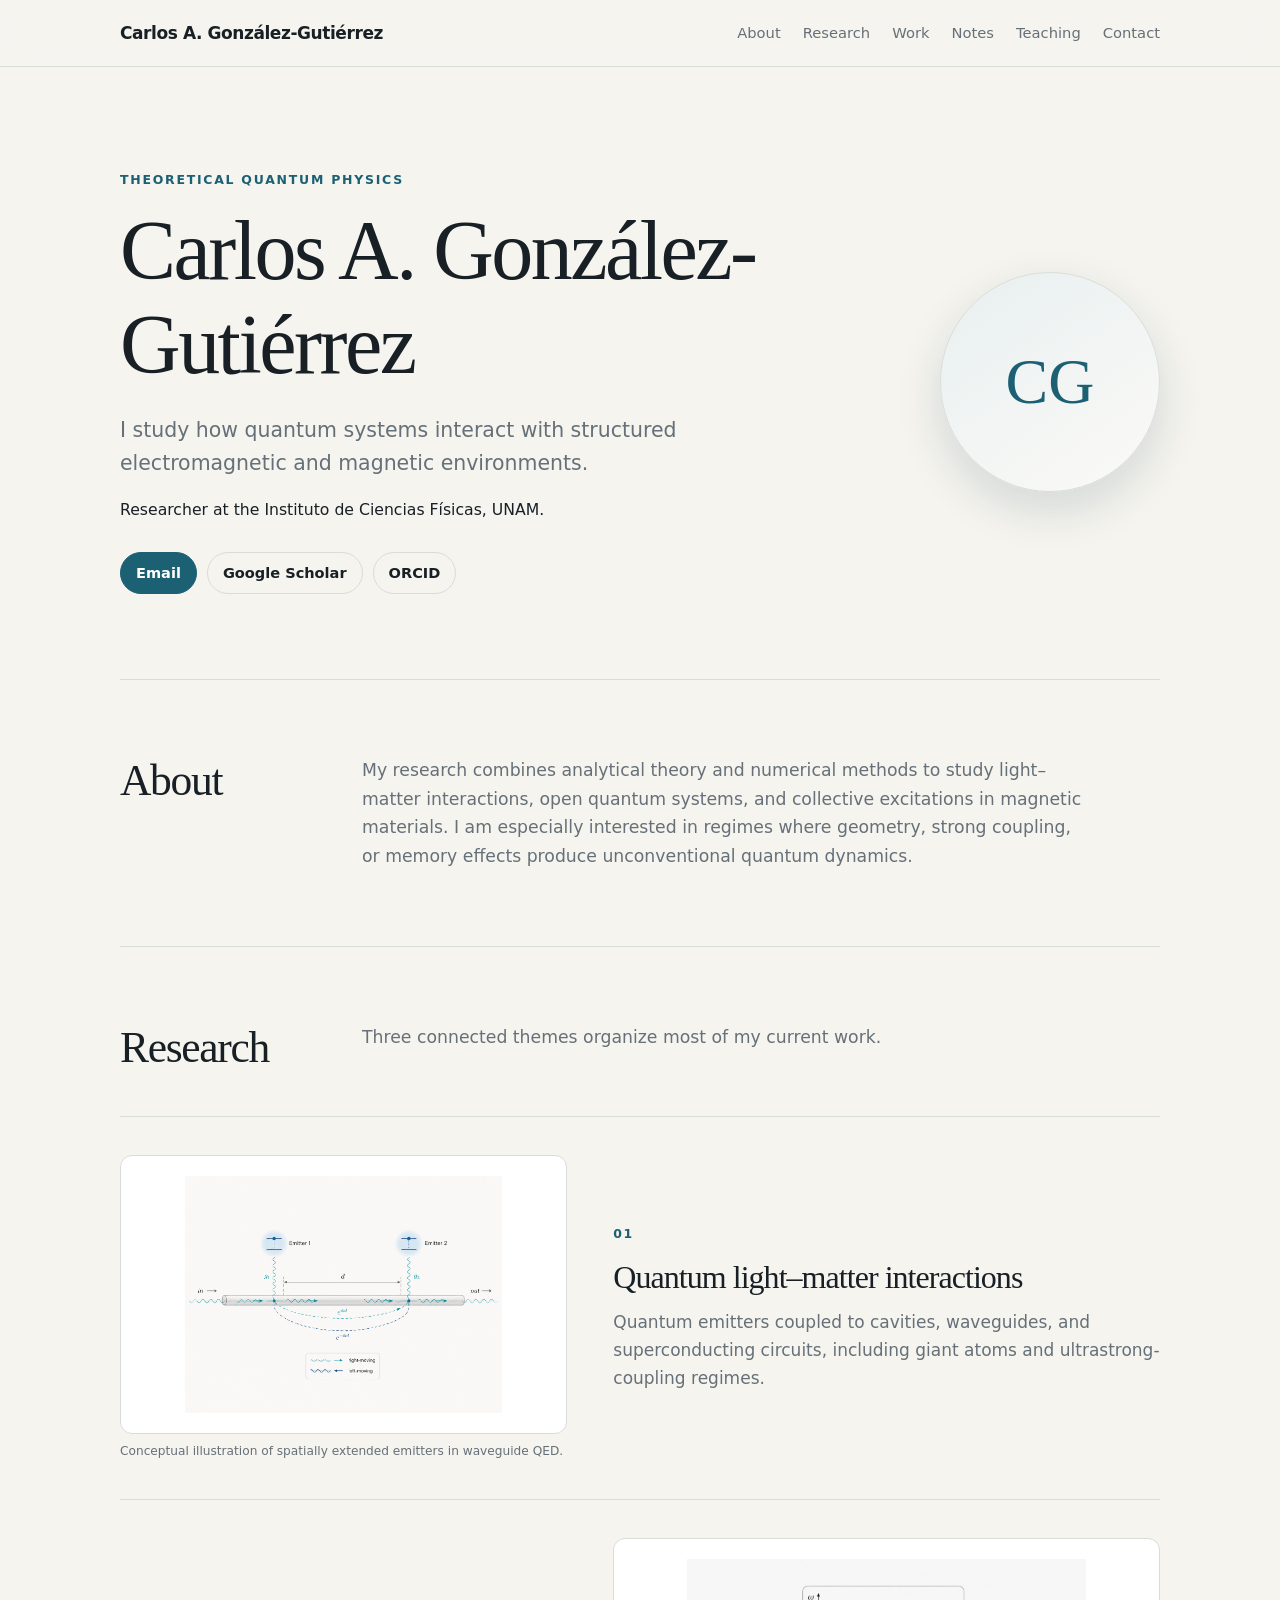
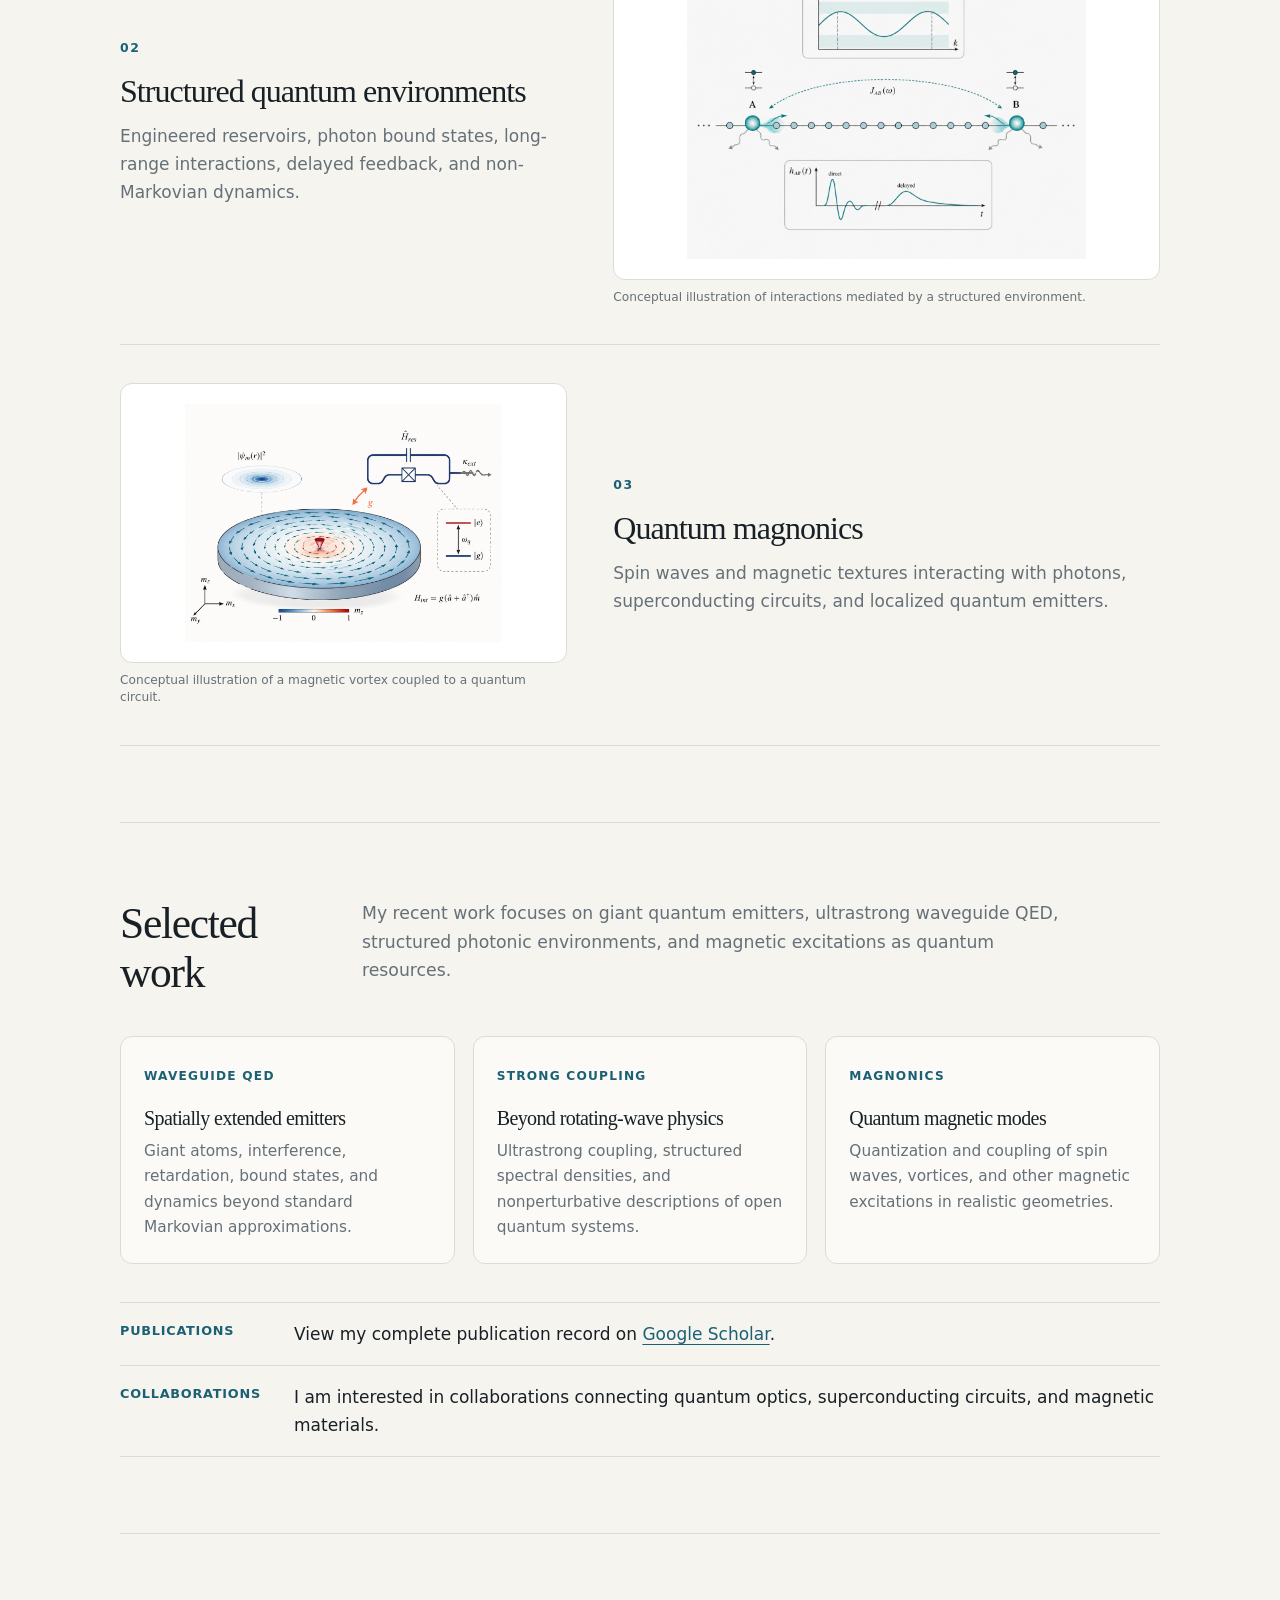
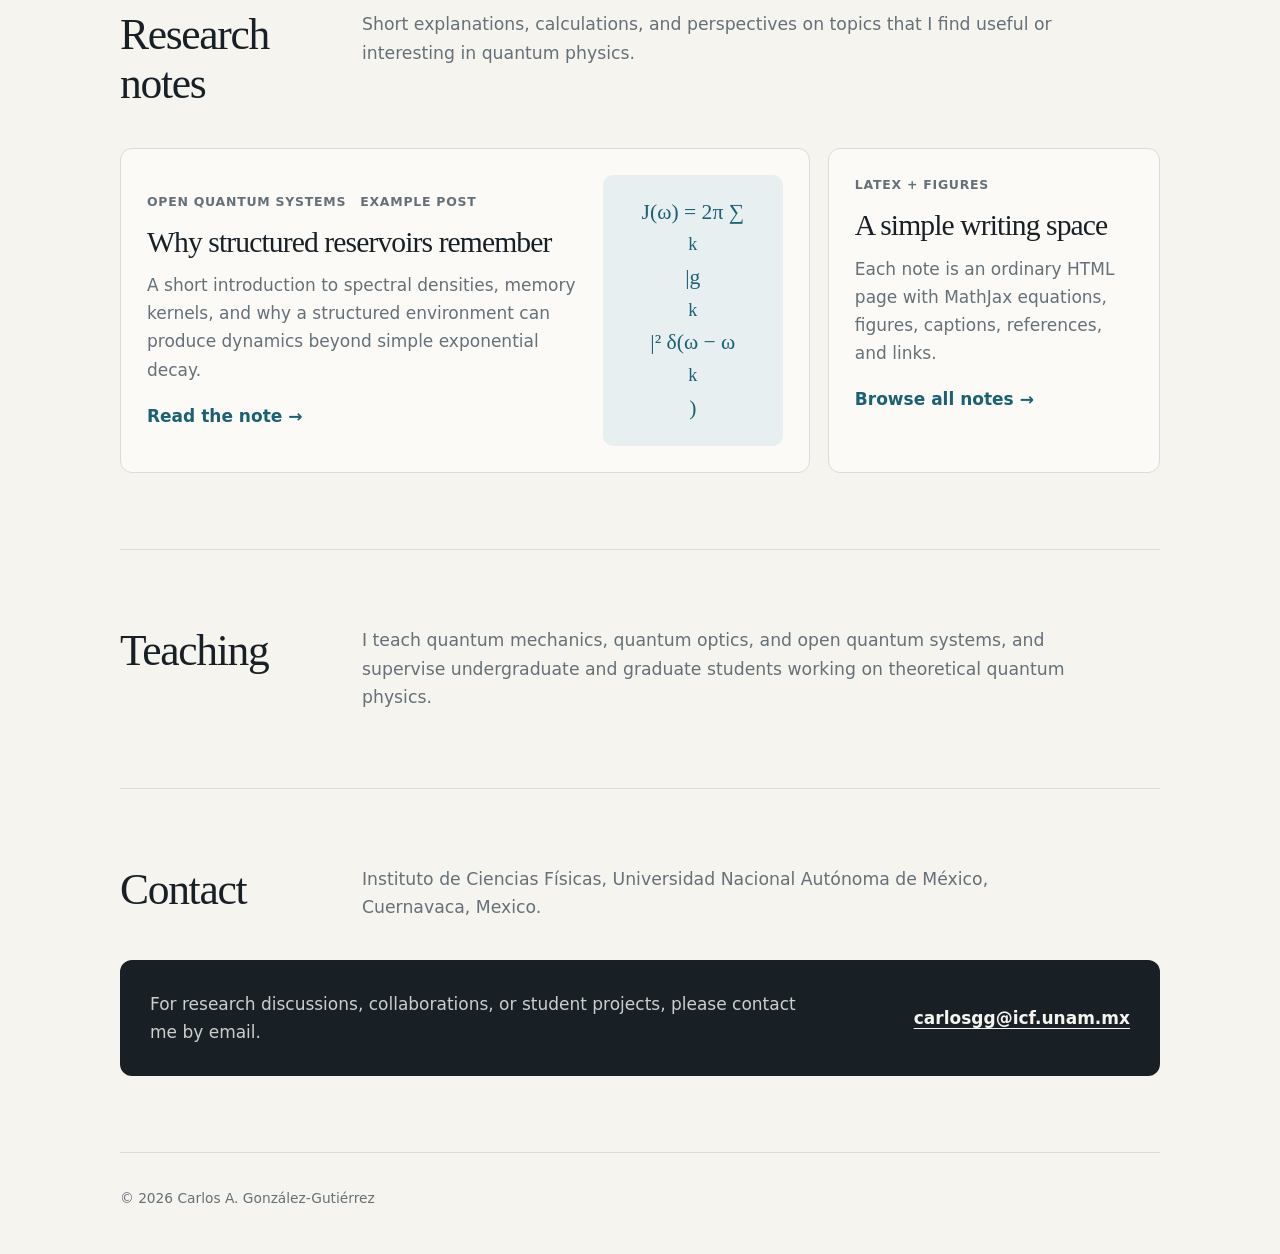
==== commit 56c2a5cc: "Add files via upload" ====
--- a/index.html
+++ b/index.html
@@ -3,359 +3,939 @@
 <head>
   <meta charset="utf-8">
   <meta name="viewport" content="width=device-width, initial-scale=1">
+  <meta name="description" content="Carlos A. González-Gutiérrez — theoretical quantum physics, waveguide QED, and quantum magnonics.">
+  <meta name="theme-color" content="#f5f4ef">
+
   <title>Carlos A. González-Gutiérrez | Quantum Physics</title>
-  <meta name="description" content="Carlos A. González-Gutiérrez — research in quantum optics, waveguide QED, and quantum magnonics.">
   <link rel="canonical" href="https://carlosgg04.github.io/">
 
-  <!-- Social / SEO -->
   <meta property="og:title" content="Carlos A. González-Gutiérrez | Quantum Physics">
-  <meta property="og:description" content="Research in quantum optics, waveguide QED, and quantum magnonics.">
+  <meta property="og:description" content="Research in quantum optics, waveguide QED, structured environments, and quantum magnonics.">
   <meta property="og:type" content="website">
   <meta property="og:url" content="https://carlosgg04.github.io/">
-  <meta name="twitter:card" content="summary">
-  <meta name="twitter:title" content="Carlos A. González-Gutiérrez | Quantum Physics">
-  <meta name="twitter:description" content="Research in quantum optics, waveguide QED, and quantum magnonics.">
-
-  <!-- Favicon (add files to repo if you have them) -->
-  <link rel="icon" href="/favicon.ico">
-
-  <!-- Optional: load Inter (if you want remote font). Uncomment to use -->
-  <!--
-  <link rel="preconnect" href="https://fonts.googleapis.com">
-  <link href="https://fonts.googleapis.com/css2?family=Inter:wght@300;400;600;700&display=swap" rel="stylesheet">
-  -->
 
   <style>
     :root {
-      --background: #f8f8f6;
-      --surface: #ffffff;
-      --text: #0f1720;
-      --muted: #58656c;
-      --accent: #175f75;
-      --accent-soft: #e9f2f4;
-      --line: #dfe4e6;
-      --max-width: 960px;
-      --radius: 14px;
-      --shadow-strong: 0 18px 50px rgba(25,66,77,0.12);
-      --shadow-soft: 0 6px 18px rgba(25,66,77,0.06);
-    }
-
-    /* Dark mode support */
+      --bg: #f5f4ef;
+      --paper: #fbfaf7;
+      --text: #182026;
+      --muted: #667078;
+      --accent: #1c6074;
+      --accent-dark: #124755;
+      --line: #d9ddd9;
+      --soft: #e8eff0;
+      --max-width: 1040px;
+      --serif: Georgia, "Times New Roman", serif;
+      --sans: Inter, ui-sans-serif, system-ui, -apple-system, BlinkMacSystemFont,
+              "Segoe UI", Helvetica, Arial, sans-serif;
+    }
+
     @media (prefers-color-scheme: dark) {
       :root {
-        --background: #0b0f12;
-        --surface: #071018;
-        --text: #e6eef2;
-        --muted: #99a6ab;
-        --accent: #3ec0d8;
-        --accent-soft: rgba(62,192,216,0.08);
-        --line: rgba(255,255,255,0.04);
-      }
-      body {
-        background: var(--background);
+        --bg: #101416;
+        --paper: #151b1e;
+        --text: #edf2f3;
+        --muted: #a4afb3;
+        --accent: #72c9dd;
+        --accent-dark: #a7e5f1;
+        --line: #2b3539;
+        --soft: #182a30;
       }
     }
 
     * { box-sizing: border-box; }
     html { scroll-behavior: smooth; }
+
     body {
       margin: 0;
-      font-family: Inter, ui-sans-serif, system-ui, -apple-system, "Segoe UI", Roboto, "Helvetica Neue", Arial, sans-serif;
+      background: var(--bg);
+      color: var(--text);
+      font-family: var(--sans);
       font-size: 17px;
-      line-height: 1.6;
-      background: var(--background);
-      color: var(--text);
+      line-height: 1.65;
       -webkit-font-smoothing: antialiased;
-      -moz-osx-font-smoothing: grayscale;
-    }
-
-    /* Skip link for keyboard users */
+      text-rendering: optimizeLegibility;
+    }
+
+    a {
+      color: var(--accent);
+      text-decoration-thickness: 1px;
+      text-underline-offset: 4px;
+    }
+
+    a:hover { color: var(--accent-dark); }
+
     .skip-link {
       position: absolute;
-      left: -999px;
-      top: -999px;
+      top: -100px;
+      left: 16px;
+      z-index: 100;
+      padding: 10px 14px;
       background: var(--accent);
-      color: #fff;
-      padding: 8px 12px;
-      border-radius: 8px;
-      z-index: 200;
-    }
-    .skip-link:focus {
-      left: 12px;
-      top: 12px;
-    }
-
-    a { color: var(--accent); text-underline-offset: 3px; }
-    a:hover { text-decoration-thickness: 2px; }
+      color: white;
+      border-radius: 6px;
+    }
+
+    .skip-link:focus { top: 16px; }
 
     .site-header {
       position: sticky;
       top: 0;
-      z-index: 30;
-      background: rgba(248,248,246,0.92);
+      z-index: 20;
       border-bottom: 1px solid var(--line);
-      backdrop-filter: blur(8px);
-    }
+      background: var(--bg);
+      background: color-mix(in srgb, var(--bg) 88%, transparent);
+      backdrop-filter: blur(14px);
+    }
+
     .nav {
       width: min(calc(100% - 40px), var(--max-width));
+      min-height: 66px;
       margin: 0 auto;
       display: flex;
       align-items: center;
       justify-content: space-between;
-      gap: 16px;
-      padding: 12px 0;
-    }
-
-    .nav-left { display:flex; align-items:center; gap:16px; }
+      gap: 24px;
+    }
+
     .nav-name {
       color: var(--text);
       font-weight: 700;
+      letter-spacing: -0.025em;
       text-decoration: none;
-      letter-spacing: -0.02em;
-    }
-
-    /* nav links: collapsible on small screens */
+      white-space: nowrap;
+    }
+
+    .nav-links {
+      display: flex;
+      align-items: center;
+      gap: 22px;
+      font-size: 0.92rem;
+    }
+
+    .nav-links a {
+      color: var(--muted);
+      text-decoration: none;
+    }
+
+    .nav-links a:hover { color: var(--accent); }
+
     .nav-toggle {
       display: none;
+      padding: 7px 10px;
+      border: 1px solid var(--line);
+      border-radius: 7px;
       background: transparent;
-      border: 1px solid var(--line);
-      padding: 8px;
-      border-radius: 10px;
-      color: var(--muted);
-    }
-
-    .nav-links {
-      display: flex;
-      gap: 18px;
-      align-items:center;
-      font-size: 0.94rem;
-    }
-    .nav-links a { color: var(--muted); text-decoration:none; }
-    .nav-links a:hover { color: var(--accent); }
-
-    main {
+      color: var(--text);
+      font: inherit;
+      cursor: pointer;
+    }
+
+    main, footer {
       width: min(calc(100% - 40px), var(--max-width));
       margin: 0 auto;
-      padding-bottom: 40px;
     }
 
     .hero {
-      min-height: 62vh;
-      padding: 84px 0 56px;
-      display: grid;
-      grid-template-columns: minmax(0,1fr) 210px;
+      min-height: 68vh;
+      padding: 92px 0 74px;
+      display: grid;
+      grid-template-columns: minmax(0, 1fr) 220px;
       align-items: center;
-      gap: 56px;
+      gap: 72px;
     }
 
     .eyebrow {
-      margin: 0 0 12px;
+      margin: 0 0 14px;
       color: var(--accent);
+      font-size: 0.78rem;
+      font-weight: 800;
+      letter-spacing: 0.14em;
+      text-transform: uppercase;
+    }
+
+    h1, h2, h3 {
+      margin-top: 0;
+      font-family: var(--serif);
+      font-weight: 500;
+      line-height: 1.12;
+      letter-spacing: -0.03em;
+    }
+
+    h1 {
+      margin-bottom: 22px;
+      max-width: 760px;
+      font-size: clamp(2.65rem, 6.7vw, 5.25rem);
+    }
+
+    .hero-summary {
+      max-width: 690px;
+      margin: 0;
+      color: var(--muted);
+      font-size: clamp(1.08rem, 2vw, 1.28rem);
+      line-height: 1.62;
+    }
+
+    .affiliation {
+      margin: 16px 0 0;
+      color: var(--text);
+      font-size: 0.98rem;
+    }
+
+    .hero-links {
+      margin-top: 30px;
+      display: flex;
+      flex-wrap: wrap;
+      gap: 10px;
+    }
+
+    .button {
+      min-height: 42px;
+      padding: 8px 15px;
+      display: inline-flex;
+      align-items: center;
+      justify-content: center;
+      border: 1px solid var(--line);
+      border-radius: 999px;
+      color: var(--text);
+      font-size: 0.91rem;
+      font-weight: 650;
+      text-decoration: none;
+      transition: transform 140ms ease, border-color 140ms ease, background 140ms ease;
+    }
+
+    .button:hover {
+      transform: translateY(-1px);
+      border-color: var(--accent);
+      color: var(--accent);
+    }
+
+    .button.primary {
+      border-color: var(--accent);
+      background: var(--accent);
+      color: white;
+    }
+
+    .portrait-wrap {
+      position: relative;
+      width: 220px;
+      height: 220px;
+      justify-self: end;
+    }
+
+    .portrait, .portrait-fallback {
+      width: 100%;
+      height: 100%;
+      border-radius: 50%;
+      border: 1px solid var(--line);
+      box-shadow: 0 18px 45px rgba(17, 51, 62, 0.14);
+    }
+
+    .portrait {
+      position: relative;
+      z-index: 2;
+      display: block;
+      object-fit: cover;
+    }
+
+    .portrait-fallback {
+      position: absolute;
+      inset: 0;
+      display: grid;
+      place-items: center;
+      background: linear-gradient(145deg, var(--soft), var(--paper));
+      color: var(--accent);
+      font-family: var(--serif);
+      font-size: 4rem;
+    }
+
+    section:not(.hero) {
+      padding: 76px 0;
+      border-top: 1px solid var(--line);
+      scroll-margin-top: 78px;
+    }
+
+    .section-grid {
+      display: grid;
+      grid-template-columns: 190px minmax(0, 1fr);
+      gap: 52px;
+    }
+
+    h2 {
+      margin-bottom: 0;
+      font-size: clamp(1.85rem, 3.4vw, 2.8rem);
+    }
+
+    .lead {
+      margin: 0;
+      max-width: 720px;
+      color: var(--muted);
+      font-size: 1.08rem;
+    }
+
+    .research-list {
+      margin-top: 44px;
+      border-top: 1px solid var(--line);
+    }
+
+    .research-item {
+      display: grid;
+      grid-template-columns: minmax(300px, 0.9fr) minmax(0, 1.1fr);
+      gap: 46px;
+      padding: 38px 0;
+      border-bottom: 1px solid var(--line);
+      align-items: center;
+    }
+
+    .research-item:nth-child(even) .research-figure {
+      order: 2;
+    }
+
+    .research-item:nth-child(even) .research-copy {
+      order: 1;
+    }
+
+    .research-figure {
+      margin: 0;
+    }
+
+    .research-image {
+      width: 100%;
+      aspect-ratio: 16 / 10;
+      display: block;
+      object-fit: contain;
+      padding: 20px;
+      border: 1px solid var(--line);
+      border-radius: 12px;
+      background: #ffffff;
+    }
+
+    .research-figure figcaption {
+      margin-top: 9px;
+      color: var(--muted);
+      font-size: 0.76rem;
+      line-height: 1.45;
+    }
+
+    .research-figure figcaption a {
+      color: inherit;
+    }
+
+    .research-index {
+      display: block;
+      margin-bottom: 16px;
+      color: var(--accent);
+      font-size: 0.78rem;
+      font-weight: 800;
+      letter-spacing: 0.12em;
+    }
+
+    .research-item h3 {
+      margin-bottom: 12px;
+      font-size: clamp(1.45rem, 2.5vw, 2rem);
+    }
+
+    .research-item p {
+      margin: 0;
+      color: var(--muted);
+    }
+
+    .work-grid {
+      margin-top: 40px;
+      display: grid;
+      grid-template-columns: repeat(3, minmax(0, 1fr));
+      gap: 18px;
+    }
+
+    .work-block {
+      padding: 23px;
+      border: 1px solid var(--line);
+      border-radius: 12px;
+      background: var(--paper);
+    }
+
+    .work-block span {
+      color: var(--accent);
+      font-size: 0.76rem;
+      font-weight: 800;
+      letter-spacing: 0.1em;
+      text-transform: uppercase;
+    }
+
+    .work-block h3 {
+      margin: 18px 0 10px;
+      font-size: 1.25rem;
+    }
+
+    .work-block p {
+      margin: 0;
+      color: var(--muted);
+      font-size: 0.96rem;
+    }
+
+    .details-list {
+      margin: 38px 0 0;
+      padding: 0;
+      list-style: none;
+      border-top: 1px solid var(--line);
+    }
+
+    .details-list li {
+      display: grid;
+      grid-template-columns: 150px minmax(0, 1fr);
+      gap: 24px;
+      padding: 17px 0;
+      border-bottom: 1px solid var(--line);
+    }
+
+    .details-list strong {
+      color: var(--accent);
+      font-size: 0.8rem;
+      letter-spacing: 0.06em;
+      text-transform: uppercase;
+    }
+
+    .details-list p { margin: 0; }
+
+
+    .notes-grid {
+      margin-top: 40px;
+      display: grid;
+      grid-template-columns: minmax(0, 1.35fr) minmax(240px, 0.65fr);
+      gap: 18px;
+    }
+
+    .note-card {
+      padding: 26px;
+      border: 1px solid var(--line);
+      border-radius: 12px;
+      background: var(--paper);
+    }
+
+    .note-card.featured {
+      display: grid;
+      grid-template-columns: minmax(0, 1fr) 180px;
+      gap: 26px;
+      align-items: center;
+    }
+
+    .note-meta {
+      display: flex;
+      flex-wrap: wrap;
+      gap: 8px 14px;
+      margin-bottom: 14px;
+      color: var(--muted);
+      font-size: 0.78rem;
       font-weight: 700;
-      font-size: 0.82rem;
-      letter-spacing: 0.12em;
+      letter-spacing: 0.06em;
       text-transform: uppercase;
     }
 
-    h1, h2, h3 { font-family: Georgia, "Times New Roman", serif; font-weight:500; line-height:1.12; }
-    h1 { margin:0; font-size: clamp(2.1rem, 6vw, 3.8rem); }
-    .subtitle { margin-top: 18px; color: var(--muted); max-width: 720px; font-size: clamp(1rem,2vw,1.18rem); }
-
-    .hero-links { margin-top: 28px; display:flex; gap:12px; flex-wrap:wrap; }
-    .button {
-      display:inline-flex; align-items:center; justify-content:center;
-      min-height:44px; padding:8px 14px; border-radius:999px;
-      border:1px solid var(--accent); color:var(--accent); font-weight:650; text-decoration:none;
-      background:transparent;
-    }
-    .button.primary { background:var(--accent); color:white; border-color:transparent; }
-    .button:hover { transform: translateY(-1px); box-shadow: var(--shadow-soft); }
-
-    .portrait {
-      width: 100%;
-      max-width: 210px;
-      aspect-ratio: 1;
-      border-radius: 50%;
-      object-fit: cover;
-      border: 1px solid rgba(0,0,0,0.06);
-      box-shadow: var(--shadow-strong);
-      background: linear-gradient(145deg, var(--accent-soft), #c9dfe4);
-      display: block;
-    }
-
-    /* fallback placeholder (used if no portrait.jpg) */
-    .portrait-placeholder {
-      aspect-ratio: 1;
-      border-radius: 50%;
+    .note-card h3 {
+      margin-bottom: 12px;
+      font-size: clamp(1.35rem, 2.4vw, 1.85rem);
+    }
+
+    .note-card p {
+      margin: 0;
+      color: var(--muted);
+    }
+
+    .note-link {
+      display: inline-flex;
+      margin-top: 18px;
+      font-weight: 700;
+      text-decoration: none;
+    }
+
+    .note-equation {
+      min-height: 150px;
       display: grid;
       place-items: center;
+      padding: 20px;
+      border-radius: 10px;
+      background: var(--soft);
       color: var(--accent);
-      font-family: Georgia, "Times New Roman", serif;
-      font-size: 3.6rem;
-      border: 1px solid #c9d9dc;
-      box-shadow: var(--shadow-strong);
-      background:
-        radial-gradient(circle at 35% 30%, #ffffff 0 8%, transparent 9%),
-        linear-gradient(145deg, var(--accent-soft), #c9dfe4);
-    }
-
-    section { padding: 68px 0; border-top: 1px solid var(--line); scroll-margin-top: 76px; }
-    .section-heading { display:grid; grid-template-columns: 190px minmax(0,1fr); gap:40px; align-items:start; }
-    h2 { margin:0; font-size: clamp(1.6rem,3vw,2.6rem); }
-    .section-intro { margin:0; color:var(--muted); font-size:1.06rem; }
-
-    .research-grid { margin-top: 36px; display:grid; grid-template-columns: repeat(3,minmax(0,1fr)); gap:18px; }
-    .research-card { padding:20px; background:var(--surface); border-radius:var(--radius); border:1px solid var(--line); box-shadow: var(--shadow-soft); min-height:200px; }
-    .research-number { color:var(--accent); font-size:0.82rem; font-weight:800; letter-spacing:0.08em; }
-
-    .simple-list { margin: 34px 0 0 230px; padding:0; list-style:none; border-top:1px solid var(--line); }
-    .simple-list li { display:grid; grid-template-columns: 110px minmax(0,1fr); gap:24px; padding:18px 0; border-bottom:1px solid var(--line); }
-    .list-label { color:var(--accent); font-size:0.84rem; font-weight:750; letter-spacing:0.04em; text-transform:uppercase; }
-
-    .contact-panel { margin-top: 28px; padding: 26px; background: var(--accent); border-radius: 12px; color: white; display:grid; grid-template-columns: 1fr auto; gap: 20px; align-items:center; }
-    .contact-panel p { margin:0; color: rgba(255,255,255,0.9); }
-
-    footer { width:min(calc(100% - 40px), var(--max-width)); margin:0 auto; padding: 32px 0 44px; border-top:1px solid var(--line); color:var(--muted); font-size:0.88rem; }
-
-    /* Responsive adjustments */
-    @media (max-width: 760px) {
-      .nav-toggle { display:inline-flex; }
-      .nav-links { position: absolute; right: 12px; top: 64px; background: var(--surface); border: 1px solid var(--line); padding: 12px; border-radius: 10px; flex-direction: column; gap:8px; display: none; box-shadow: var(--shadow-soft); }
-      .nav-links.show { display:flex; }
-      .hero { grid-template-columns: 1fr; gap: 28px; padding: 64px 0 44px; }
-      .portrait { width: 150px; justify-self: center; }
-      .section-heading { grid-template-columns: 1fr; gap:18px; }
-      .research-grid { grid-template-columns: 1fr; }
-      .simple-list { margin-left: 0; }
-      .simple-list li { grid-template-columns: 1fr; gap:6px; }
-      .contact-panel { grid-template-columns: 1fr; }
-    }
-
-    @media (max-width: 520px) {
-      .nav-name { max-width: 130px; line-height: 1.25; }
-      .nav-links a:nth-child(2), .nav-links a:nth-child(3) { display:none; }
+      font-family: var(--serif);
+      font-size: 1.35rem;
+      text-align: center;
+    }
+
+    .notes-actions {
+      margin-top: 22px;
+    }
+
+    .contact-box {
+      margin-top: 38px;
+      padding: 30px;
+      display: grid;
+      grid-template-columns: minmax(0, 1fr) auto;
+      gap: 32px;
+      align-items: center;
+      border-radius: 12px;
+      background: var(--text);
+      color: var(--bg);
+    }
+
+    .contact-box p {
+      margin: 0;
+      max-width: 650px;
+      opacity: 0.82;
+    }
+
+    .contact-box a {
+      color: var(--bg);
+      font-weight: 700;
+      white-space: nowrap;
+    }
+
+    footer {
+      padding: 34px 0 44px;
+      border-top: 1px solid var(--line);
+      color: var(--muted);
+      font-size: 0.86rem;
+    }
+
+    @media (max-width: 820px) {
+      .hero {
+        min-height: auto;
+        grid-template-columns: 1fr;
+        gap: 42px;
+        padding: 70px 0 58px;
+      }
+
+      .portrait-wrap {
+        width: 160px;
+        height: 160px;
+        justify-self: start;
+        grid-row: 1;
+      }
+
+      .section-grid {
+        grid-template-columns: 1fr;
+        gap: 18px;
+      }
+
+      .research-item {
+        grid-template-columns: 1fr;
+        gap: 24px;
+      }
+
+      .research-item:nth-child(even) .research-figure,
+      .research-item:nth-child(even) .research-copy {
+        order: initial;
+      }
+
+      .research-image {
+        max-height: 390px;
+      }
+
+      .work-grid { grid-template-columns: 1fr; }
+  
+    .notes-grid {
+      margin-top: 40px;
+      display: grid;
+      grid-template-columns: minmax(0, 1.35fr) minmax(240px, 0.65fr);
+      gap: 18px;
+    }
+
+    .note-card {
+      padding: 26px;
+      border: 1px solid var(--line);
+      border-radius: 12px;
+      background: var(--paper);
+    }
+
+    .note-card.featured {
+      display: grid;
+      grid-template-columns: minmax(0, 1fr) 180px;
+      gap: 26px;
+      align-items: center;
+    }
+
+    .note-meta {
+      display: flex;
+      flex-wrap: wrap;
+      gap: 8px 14px;
+      margin-bottom: 14px;
+      color: var(--muted);
+      font-size: 0.78rem;
+      font-weight: 700;
+      letter-spacing: 0.06em;
+      text-transform: uppercase;
+    }
+
+    .note-card h3 {
+      margin-bottom: 12px;
+      font-size: clamp(1.35rem, 2.4vw, 1.85rem);
+    }
+
+    .note-card p {
+      margin: 0;
+      color: var(--muted);
+    }
+
+    .note-link {
+      display: inline-flex;
+      margin-top: 18px;
+      font-weight: 700;
+      text-decoration: none;
+    }
+
+    .note-equation {
+      min-height: 150px;
+      display: grid;
+      place-items: center;
+      padding: 20px;
+      border-radius: 10px;
+      background: var(--soft);
+      color: var(--accent);
+      font-family: var(--serif);
+      font-size: 1.35rem;
+      text-align: center;
+    }
+
+    .notes-actions {
+      margin-top: 22px;
+    }
+
+    .contact-box { grid-template-columns: 1fr; }
+    }
+
+    @media (max-width: 660px) {
+      .nav { min-height: 62px; }
+      .nav-toggle { display: inline-flex; }
+
+      .nav-links {
+        position: absolute;
+        top: 62px;
+        right: 20px;
+        width: min(230px, calc(100vw - 40px));
+        padding: 12px;
+        display: none;
+        flex-direction: column;
+        align-items: stretch;
+        gap: 2px;
+        border: 1px solid var(--line);
+        border-radius: 10px;
+        background: var(--paper);
+        box-shadow: 0 14px 35px rgba(0,0,0,0.12);
+      }
+
+      .nav-links.show { display: flex; }
+
+      .nav-links a {
+        padding: 9px 10px;
+        border-radius: 6px;
+      }
+
+      .nav-links a:hover { background: var(--soft); }
+
+      .nav-name {
+        max-width: 230px;
+        overflow: hidden;
+        text-overflow: ellipsis;
+      }
+
+      h1 { font-size: clamp(2.45rem, 13vw, 4rem); }
+
+      .research-item {
+        gap: 20px;
+        padding: 30px 0;
+      }
+
+      .research-image {
+        padding: 12px;
+      }
+
+      .details-list li {
+        grid-template-columns: 1fr;
+        gap: 5px;
+      }
+    }
+
+    @media (prefers-reduced-motion: reduce) {
+      html { scroll-behavior: auto; }
+      * { transition: none !important; }
     }
   </style>
 </head>
+
 <body>
   <a class="skip-link" href="#main">Skip to content</a>
 
-  <header class="site-header" role="banner">
+  <header class="site-header">
     <nav class="nav" aria-label="Main navigation">
-      <div class="nav-left">
-        <a class="nav-name" href="#top">Carlos A. González-Gutiérrez</a>
-      </div>
-
-      <button class="nav-toggle" id="navToggle" aria-expanded="false" aria-controls="primaryNav" aria-label="Toggle navigation">
-        ☰
-      </button>
-
-      <div id="primaryNav" class="nav-links" role="navigation">
+      <a class="nav-name" href="#top">Carlos A. González-Gutiérrez</a>
+
+      <button class="nav-toggle" id="navToggle"
+              aria-expanded="false"
+              aria-controls="primaryNav"
+              aria-label="Open navigation">Menu</button>
+
+      <div class="nav-links" id="primaryNav">
         <a href="#about">About</a>
         <a href="#research">Research</a>
         <a href="#work">Work</a>
+        <a href="#notes">Notes</a>
+        <a href="#teaching">Teaching</a>
         <a href="#contact">Contact</a>
       </div>
     </nav>
   </header>
 
-  <main id="main" aria-labelledby="page-title">
-    <section class="hero" aria-labelledby="page-title">
+  <main id="main">
+    <section class="hero" id="top">
       <div>
         <p class="eyebrow">Theoretical quantum physics</p>
-        <h1 id="page-title">Carlos A. González-Gutiérrez</h1>
-        <p class="subtitle">
-          I study quantum light–matter interactions, structured environments,
-          and collective excitations in magnetic materials.
+        <h1>Carlos A. González-Gutiérrez</h1>
+
+        <p class="hero-summary">
+          I study how quantum systems interact with structured electromagnetic
+          and magnetic environments.
         </p>
 
+        <p class="affiliation">
+          Researcher at the Instituto de Ciencias Físicas, UNAM.
+        </p>
+
         <div class="hero-links">
-          <a class="button primary" href="mailto:carlosgg@icf.unam.mx">Email me</a>
-          <a class="button" href="https://scholar.google.com/citations?hl=en&amp;user=pYtyGSIAAAAJ" target="_blank" rel="noopener noreferrer">Google Scholar</a>
-          <a class="button" href="https://orcid.org/0000-0002-1734-1405" target="_blank" rel="noopener noreferrer">ORCID</a>
-          <!-- CV (optional): replace href with your PDF path -->
-          <a class="button" href="/CarlosAGonzalez-CV.pdf" target="_blank" rel="noopener noreferrer">CV</a>
+          <a class="button primary" href="mailto:carlosgg@icf.unam.mx">Email</a>
+          <a class="button"
+             href="https://scholar.google.com/citations?hl=en&amp;user=pYtyGSIAAAAJ"
+             target="_blank" rel="noopener noreferrer">Google Scholar</a>
+          <a class="button"
+             href="https://orcid.org/0000-0002-1734-1405"
+             target="_blank" rel="noopener noreferrer">ORCID</a>
+          <!-- Upload your CV PDF and then uncomment this line:
+          <a class="button" href="CarlosAGonzalez-CV.pdf" target="_blank">CV</a>
+          -->
         </div>
       </div>
 
-      <!-- portrait: try loading portrait.jpg; if missing the placeholder remains visible -->
-      <img id="portraitImage" class="portrait" src="portrait.jpg" alt="Portrait of Carlos A. González-Gutiérrez" loading="lazy" onerror="this.style.display='none'">
-      <div id="portraitFallback" class="portrait-placeholder" aria-hidden="true">CG</div>
+      <div class="portrait-wrap">
+        <div class="portrait-fallback" id="portraitFallback" aria-hidden="true">CG</div>
+        <img class="portrait"
+             id="portraitImage"
+             src="portrait.jpg"
+             alt="Portrait of Carlos A. González-Gutiérrez">
+      </div>
     </section>
 
     <section id="about">
-      <div class="section-heading">
+      <div class="section-grid">
         <h2>About</h2>
-        <p class="section-intro">
-          I am a researcher at the Instituto de Ciencias Físicas of the
-          Universidad Nacional Autónoma de México (UNAM). My work combines
-          analytical theory and numerical calculations to understand how
-          quantum systems interact with electromagnetic and magnetic environments.
+        <p class="lead">
+          My research combines analytical theory and numerical methods to study
+          light–matter interactions, open quantum systems, and collective
+          excitations in magnetic materials. I am especially interested in
+          regimes where geometry, strong coupling, or memory effects produce
+          unconventional quantum dynamics.
         </p>
       </div>
     </section>
 
     <section id="research">
-      <div class="section-heading">
+      <div class="section-grid">
         <h2>Research</h2>
-        <p class="section-intro">My research is organized around three closely connected areas.</p>
-      </div>
-
-      <div class="research-grid">
-        <article class="research-card">
-          <span class="research-number">01</span>
-          <h3>Quantum light–matter interactions</h3>
-          <p>Quantum emitters interacting with photons in cavities, waveguides, and superconducting circuits.</p>
+        <p class="lead">
+          Three connected themes organize most of my current work.
+        </p>
+      </div>
+
+      <div class="research-list">
+        <article class="research-item">
+          <figure class="research-figure">
+            <img class="research-image"
+                 src="research-light-matter.png"
+                 alt="Giant quantum emitter coupled to two distant sites of a cavity-array waveguide"
+                 loading="lazy">
+            <figcaption>
+              Conceptual illustration of spatially extended emitters in waveguide QED.
+            </figcaption>
+          </figure>
+
+          <div class="research-copy">
+            <span class="research-index">01</span>
+            <h3>Quantum light–matter interactions</h3>
+            <p>
+              Quantum emitters coupled to cavities, waveguides, and superconducting
+              circuits, including giant atoms and ultrastrong-coupling regimes.
+            </p>
+          </div>
         </article>
 
-        <article class="research-card">
-          <span class="research-number">02</span>
-          <h3>Quantum magnonics</h3>
-          <p>Quantum spin waves and magnetic textures coupled to photons, circuits, and localized spins.</p>
+        <article class="research-item">
+          <figure class="research-figure">
+            <img class="research-image"
+                 src="research-structured-environments.png"
+                 alt="Two distant quantum emitters interacting through a structured one-dimensional waveguide"
+                 loading="lazy">
+            <figcaption>
+              Conceptual illustration of interactions mediated by a structured environment.
+            </figcaption>
+          </figure>
+
+          <div class="research-copy">
+            <span class="research-index">02</span>
+            <h3>Structured quantum environments</h3>
+            <p>
+              Engineered reservoirs, photon bound states, long-range interactions,
+              delayed feedback, and non-Markovian dynamics.
+            </p>
+          </div>
         </article>
 
-        <article class="research-card">
-          <span class="research-number">03</span>
-          <h3>Structured environments</h3>
-          <p>Engineered reservoirs producing long-range interactions, localized states, and non-Markovian dynamics.</p>
+        <article class="research-item">
+          <figure class="research-figure">
+            <img class="research-image"
+                 src="research-quantum-magnonics.png"
+                 alt="Magnetic vortex and its effective and vacuum magnetic fields"
+                 loading="lazy">
+            <figcaption>
+              Conceptual illustration of a magnetic vortex coupled to a quantum circuit.
+            </figcaption>
+          </figure>
+
+          <div class="research-copy">
+            <span class="research-index">03</span>
+            <h3>Quantum magnonics</h3>
+            <p>
+              Spin waves and magnetic textures interacting with photons,
+              superconducting circuits, and localized quantum emitters.
+            </p>
+          </div>
         </article>
       </div>
     </section>
 
     <section id="work">
-      <div class="section-heading">
+      <div class="section-grid">
         <h2>Selected work</h2>
-        <p class="section-intro">
-          Recent themes include giant quantum emitters, ultrastrong waveguide QED, magnetic vortex quantum cavities, and quantum dynamics in structured photonic environments.
+        <p class="lead">
+          My recent work focuses on giant quantum emitters, ultrastrong
+          waveguide QED, structured photonic environments, and magnetic
+          excitations as quantum resources.
         </p>
       </div>
 
-      <ul class="simple-list" aria-labelledby="work">
+      <div class="work-grid">
+        <article class="work-block">
+          <span>Waveguide QED</span>
+          <h3>Spatially extended emitters</h3>
+          <p>
+            Giant atoms, interference, retardation, bound states, and dynamics
+            beyond standard Markovian approximations.
+          </p>
+        </article>
+
+        <article class="work-block">
+          <span>Strong coupling</span>
+          <h3>Beyond rotating-wave physics</h3>
+          <p>
+            Ultrastrong coupling, structured spectral densities, and
+            nonperturbative descriptions of open quantum systems.
+          </p>
+        </article>
+
+        <article class="work-block">
+          <span>Magnonics</span>
+          <h3>Quantum magnetic modes</h3>
+          <p>
+            Quantization and coupling of spin waves, vortices, and other
+            magnetic excitations in realistic geometries.
+          </p>
+        </article>
+      </div>
+
+      <ul class="details-list">
         <li>
-          <span class="list-label">Papers</span>
-          <p>See my complete publication record on <a href="https://scholar.google.com/citations?hl=en&amp;user=pYtyGSIAAAAJ" target="_blank" rel="noopener noreferrer">Google Scholar</a>.</p>
+          <strong>Publications</strong>
+          <p>
+            View my complete publication record on
+            <a href="https://scholar.google.com/citations?hl=en&amp;user=pYtyGSIAAAAJ"
+               target="_blank" rel="noopener noreferrer">Google Scholar</a>.
+          </p>
         </li>
         <li>
-          <span class="list-label">Students</span>
-          <p>I supervise undergraduate and graduate projects in quantum optics, open quantum systems, waveguide QED, and quantum magnonics.</p>
-        </li>
-        <li>
-          <span class="list-label">Teaching</span>
-          <p>I teach quantum mechanics, quantum optics, and open quantum systems.</p>
+          <strong>Collaborations</strong>
+          <p>
+            I am interested in collaborations connecting quantum optics,
+            superconducting circuits, and magnetic materials.
+          </p>
         </li>
       </ul>
     </section>
 
+
+    <section id="notes">
+      <div class="section-grid">
+        <h2>Research notes</h2>
+        <p class="lead">
+          Short explanations, calculations, and perspectives on topics that I
+          find useful or interesting in quantum physics.
+        </p>
+      </div>
+
+      <div class="notes-grid">
+        <article class="note-card featured">
+          <div>
+            <div class="note-meta">
+              <span>Open quantum systems</span>
+              <span>Example post</span>
+            </div>
+            <h3>Why structured reservoirs remember</h3>
+            <p>
+              A short introduction to spectral densities, memory kernels, and
+              why a structured environment can produce dynamics beyond simple
+              exponential decay.
+            </p>
+            <a class="note-link"
+               href="blog/why-structured-reservoirs-remember.html">
+              Read the note →
+            </a>
+          </div>
+
+          <div class="note-equation" aria-hidden="true">
+            J(ω) = 2π ∑<sub>k</sub> |g<sub>k</sub>|² δ(ω − ω<sub>k</sub>)
+          </div>
+        </article>
+
+        <article class="note-card">
+          <div class="note-meta">
+            <span>LaTeX + figures</span>
+          </div>
+          <h3>A simple writing space</h3>
+          <p>
+            Each note is an ordinary HTML page with MathJax equations, figures,
+            captions, references, and links.
+          </p>
+          <a class="note-link" href="blog/">Browse all notes →</a>
+        </article>
+      </div>
+    </section>
+
+    <section id="teaching">
+      <div class="section-grid">
+        <h2>Teaching</h2>
+        <p class="lead">
+          I teach quantum mechanics, quantum optics, and open quantum systems,
+          and supervise undergraduate and graduate students working on
+          theoretical quantum physics.
+        </p>
+      </div>
+    </section>
+
     <section id="contact">
-      <div class="section-heading">
+      <div class="section-grid">
         <h2>Contact</h2>
-        <p class="section-intro">
+        <p class="lead">
           Instituto de Ciencias Físicas, Universidad Nacional Autónoma de México,
           Cuernavaca, Mexico.
         </p>
       </div>
 
-      <div class="contact-panel">
+      <div class="contact-box">
         <p>
           For research discussions, collaborations, or student projects,
           please contact me by email.
@@ -365,43 +945,57 @@
     </section>
   </main>
 
-  <footer role="contentinfo">
-    © <span id="year">2026</span> Carlos A. González-Gutiérrez
+  <footer>
+    © <span id="year"></span> Carlos A. González-Gutiérrez
   </footer>
 
   <script>
-    // update year
-    document.getElementById('year').textContent = new Date().getFullYear();
-
-    // nav toggle for small screens
-    (function () {
-      const btn = document.getElementById('navToggle');
-      const nav = document.getElementById('primaryNav');
-      btn && btn.addEventListener('click', function () {
-        const showing = nav.classList.toggle('show');
-        btn.setAttribute('aria-expanded', showing ? 'true' : 'false');
+    document.getElementById("year").textContent = new Date().getFullYear();
+
+    const toggle = document.getElementById("navToggle");
+    const nav = document.getElementById("primaryNav");
+
+    toggle.addEventListener("click", () => {
+      const isOpen = nav.classList.toggle("show");
+      toggle.setAttribute("aria-expanded", String(isOpen));
+      toggle.setAttribute("aria-label", isOpen ? "Close navigation" : "Open navigation");
+    });
+
+    nav.querySelectorAll("a").forEach(link => {
+      link.addEventListener("click", () => {
+        nav.classList.remove("show");
+        toggle.setAttribute("aria-expanded", "false");
+        toggle.setAttribute("aria-label", "Open navigation");
       });
-      // close menu when clicking outside
-      document.addEventListener('click', (e) => {
-        if (!nav.contains(e.target) && !btn.contains(e.target)) {
-          nav.classList.remove('show');
-          btn.setAttribute('aria-expanded', 'false');
-        }
-      });
-    })();
-
-    // portrait fallback: hide fallback if image loads
-    (function () {
-      const img = document.getElementById('portraitImage');
-      const fallback = document.getElementById('portraitFallback');
-      if (!img) return;
-      if (img.complete && img.naturalWidth > 0) {
-        fallback && (fallback.style.display = 'none');
+    });
+
+    document.addEventListener("click", event => {
+      if (!nav.contains(event.target) && !toggle.contains(event.target)) {
+        nav.classList.remove("show");
+        toggle.setAttribute("aria-expanded", "false");
+        toggle.setAttribute("aria-label", "Open navigation");
+      }
+    });
+
+    const portrait = document.getElementById("portraitImage");
+    const fallback = document.getElementById("portraitFallback");
+
+    portrait.addEventListener("load", () => {
+      fallback.style.display = "none";
+    });
+
+    portrait.addEventListener("error", () => {
+      portrait.style.display = "none";
+      fallback.style.display = "grid";
+    });
+
+    if (portrait.complete) {
+      if (portrait.naturalWidth > 0) {
+        fallback.style.display = "none";
       } else {
-        img.addEventListener('load', () => { fallback && (fallback.style.display = 'none'); });
-        img.addEventListener('error', () => { img.style.display = 'none'; });
-      }
-    })();
+        portrait.style.display = "none";
+      }
+    }
   </script>
 </body>
 </html>
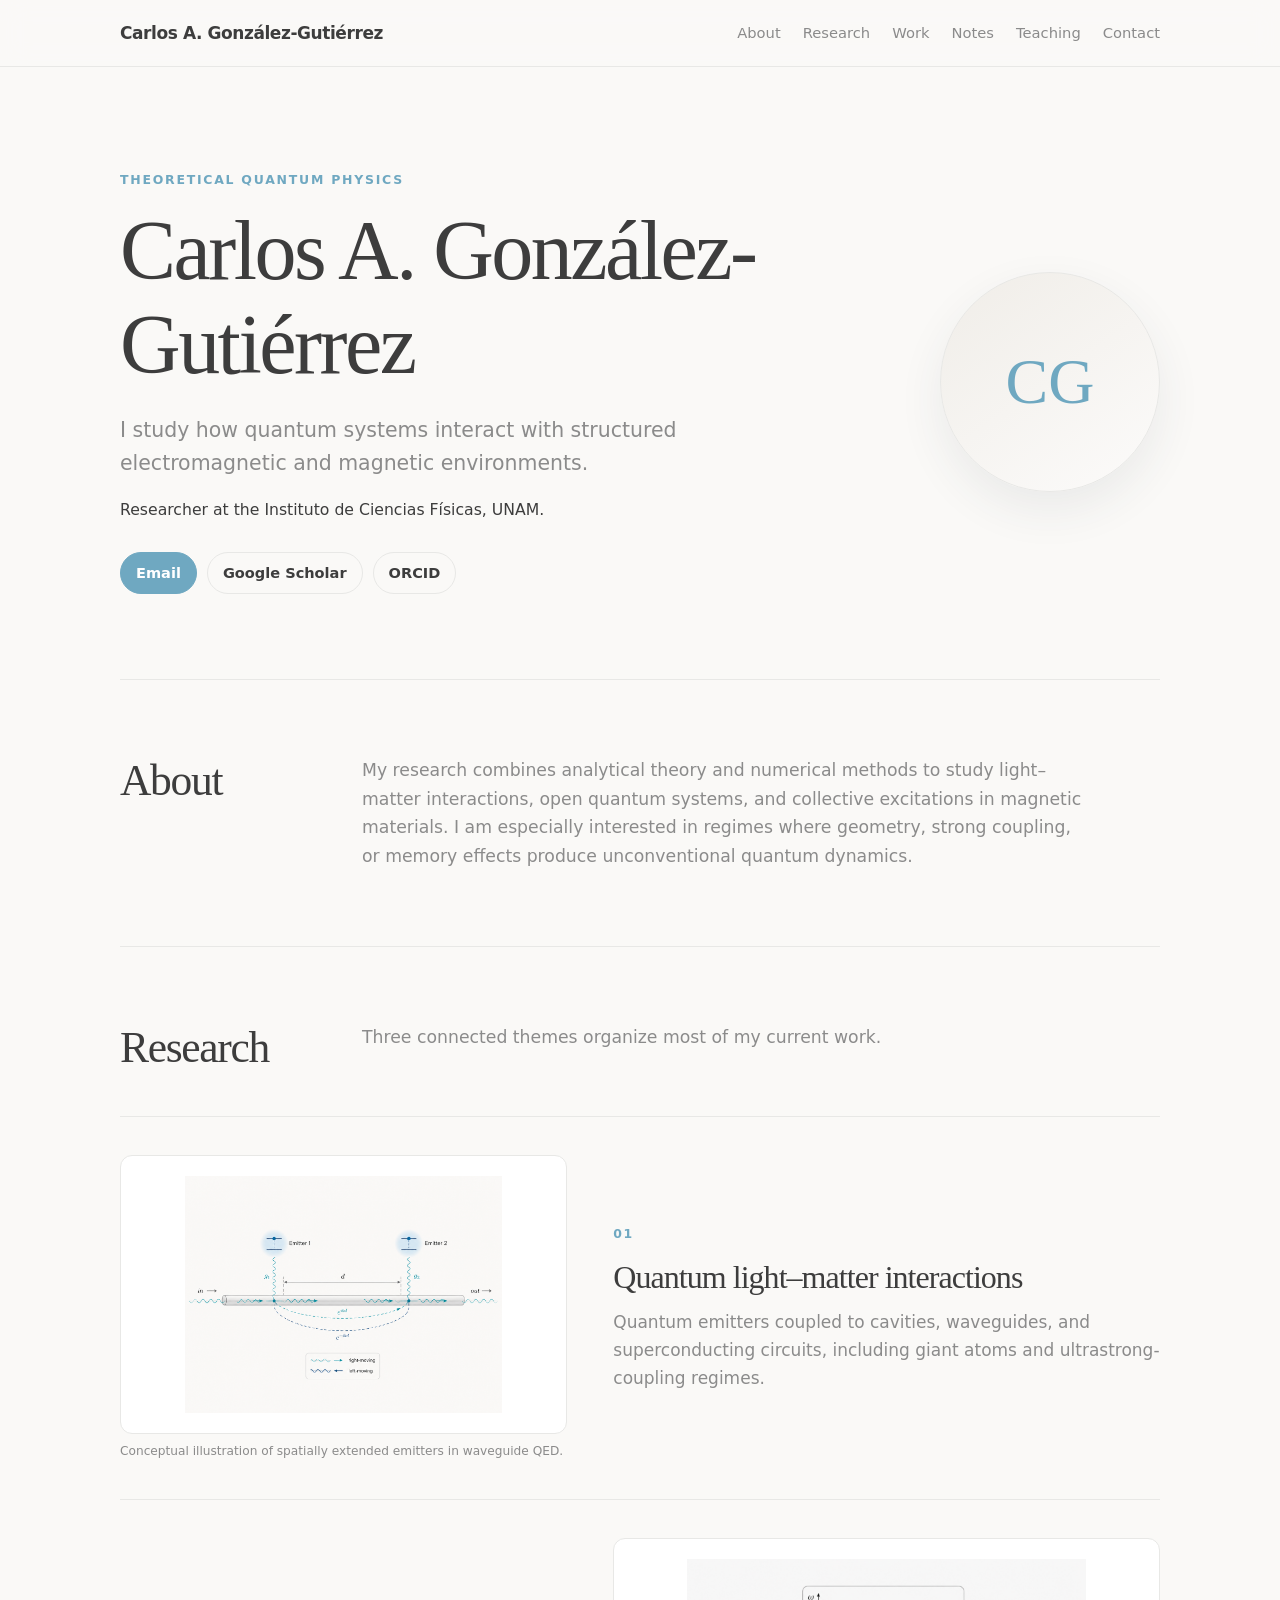
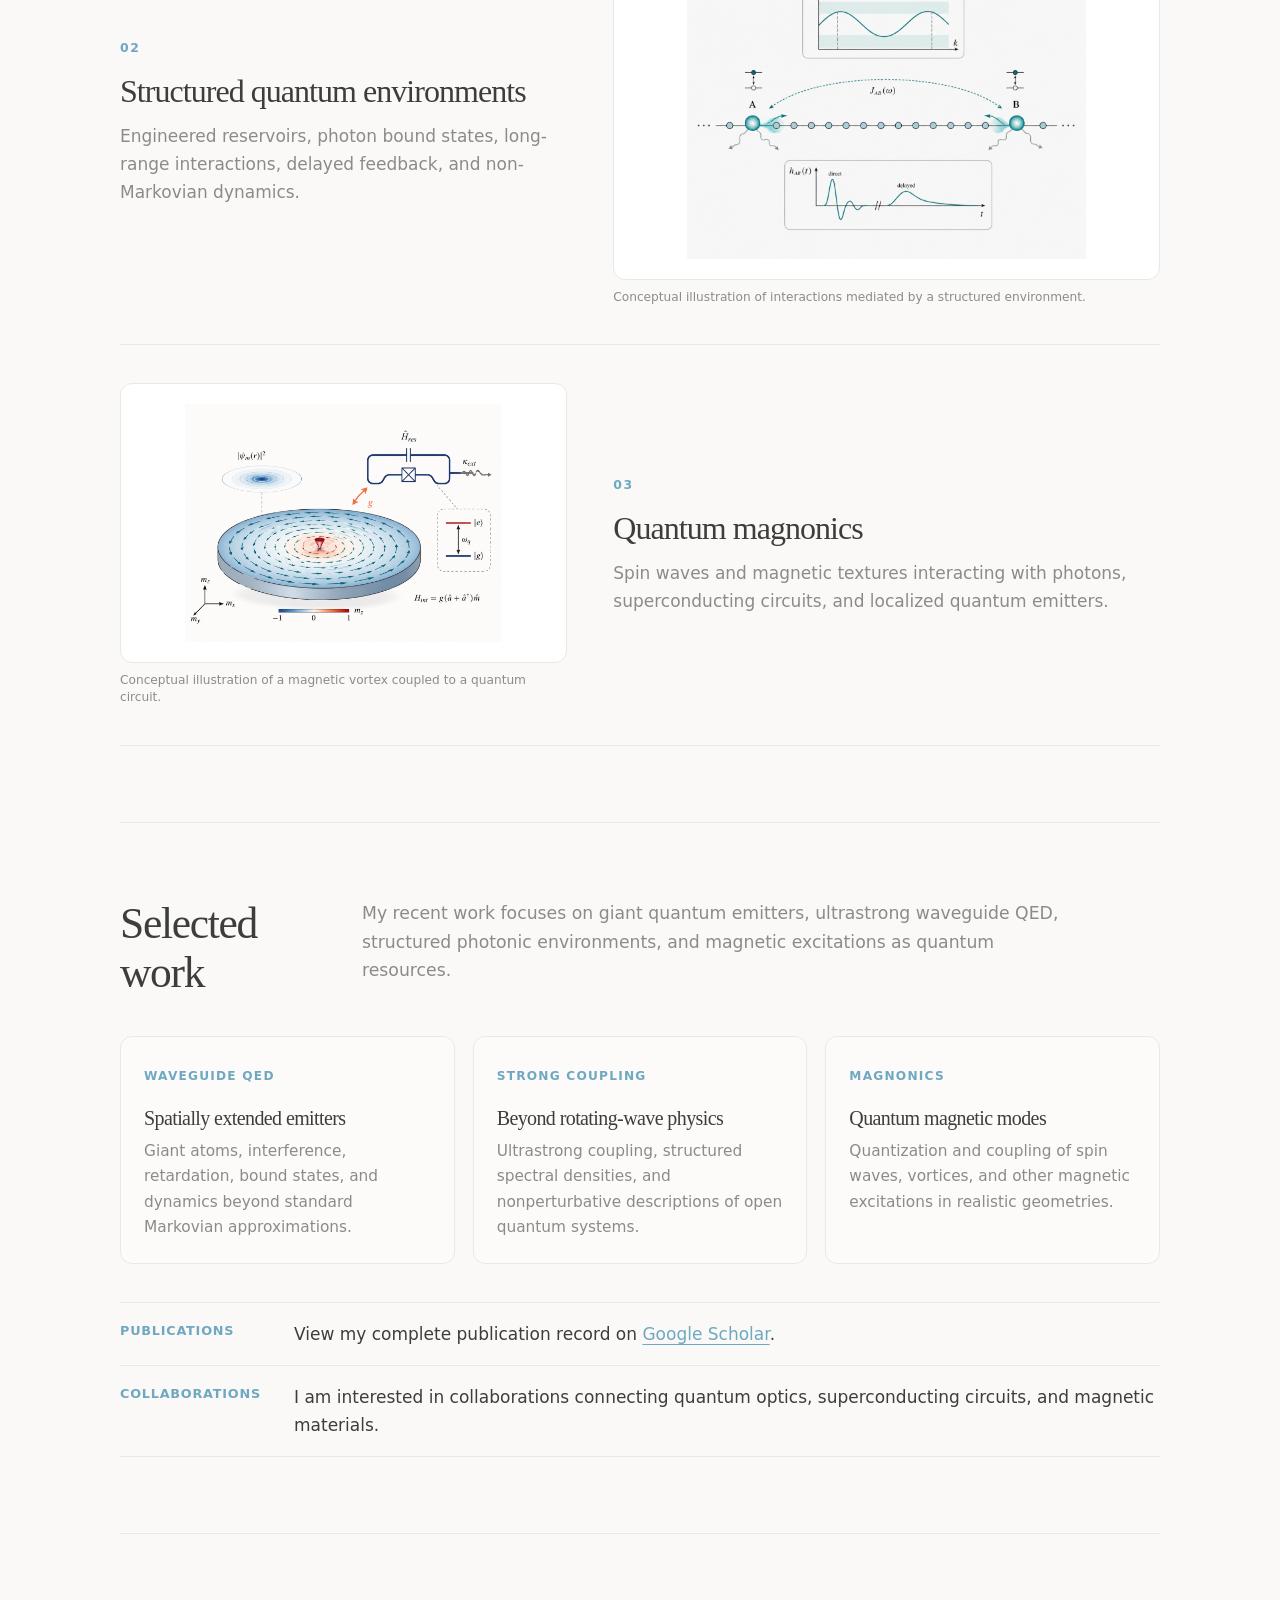
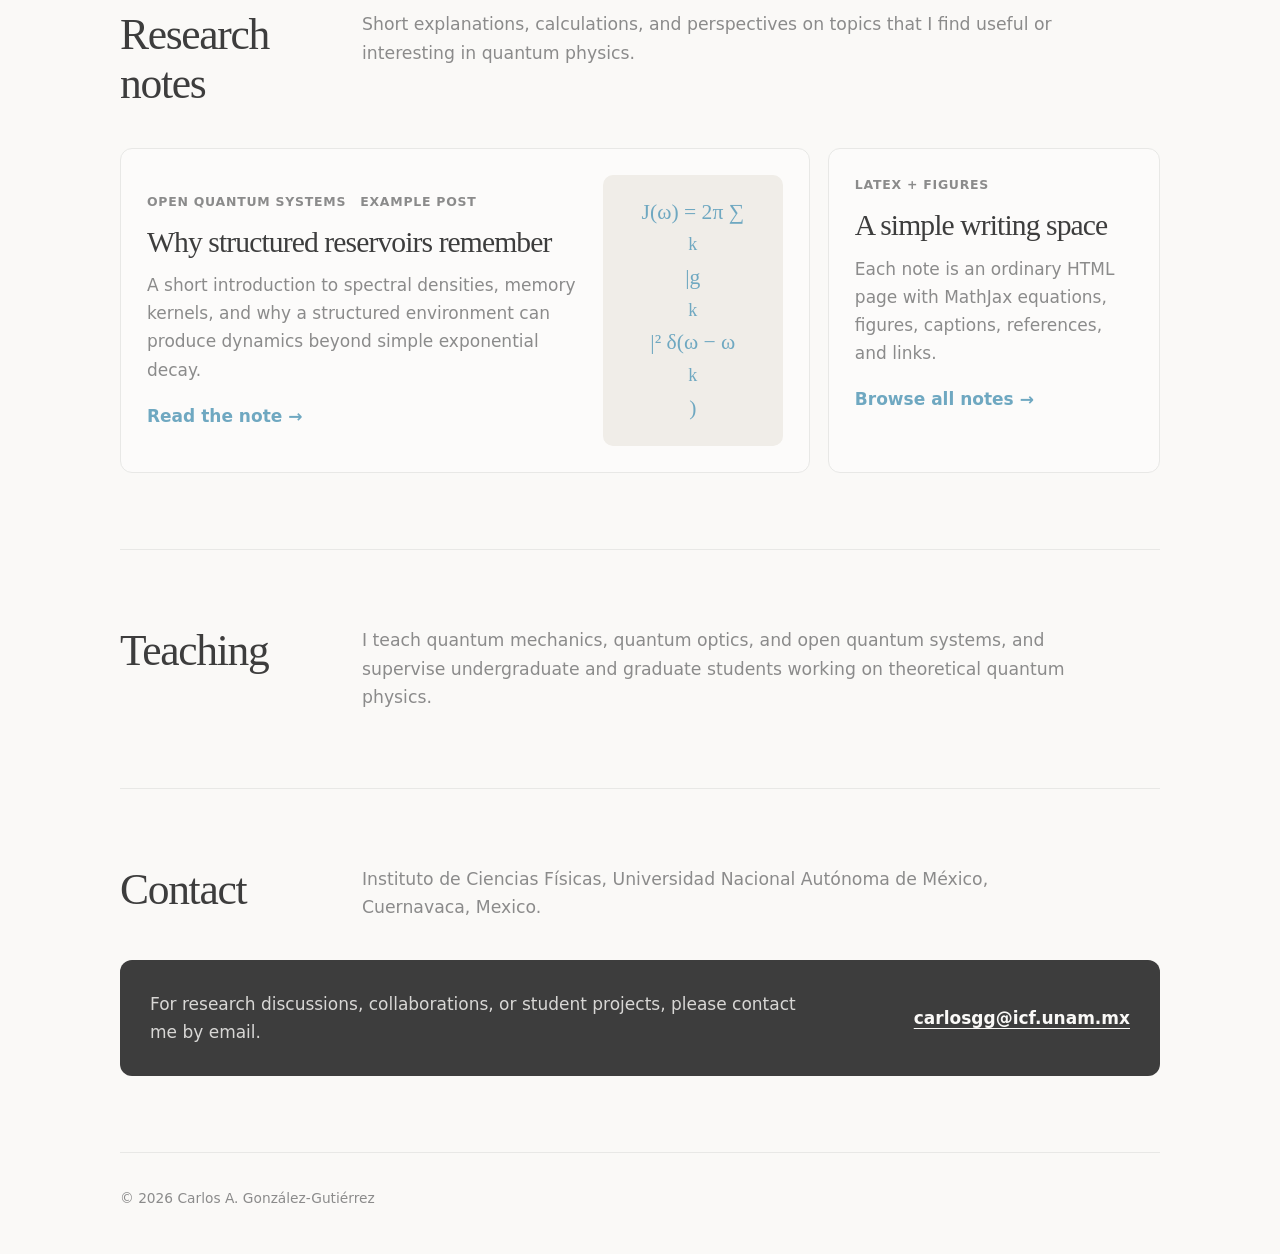
==== commit 717579a7: "Update color scheme to lighter, more subtle palette" ====
--- a/index.html
+++ b/index.html
@@ -4,7 +4,7 @@
   <meta charset="utf-8">
   <meta name="viewport" content="width=device-width, initial-scale=1">
   <meta name="description" content="Carlos A. González-Gutiérrez — theoretical quantum physics, waveguide QED, and quantum magnonics.">
-  <meta name="theme-color" content="#f5f4ef">
+  <meta name="theme-color" content="#faf9f7">
 
   <title>Carlos A. González-Gutiérrez | Quantum Physics</title>
   <link rel="canonical" href="https://carlosgg04.github.io/">
@@ -16,14 +16,14 @@
 
   <style>
     :root {
-      --bg: #f5f4ef;
-      --paper: #fbfaf7;
-      --text: #182026;
-      --muted: #667078;
-      --accent: #1c6074;
-      --accent-dark: #124755;
-      --line: #d9ddd9;
-      --soft: #e8eff0;
+      --bg: #faf9f7;
+      --paper: #fcfbfa;
+      --text: #3d3d3d;
+      --muted: #8b8b8b;
+      --accent: #6fa8c1;
+      --accent-dark: #5a8fa8;
+      --line: #e8e8e6;
+      --soft: #f0ede8;
       --max-width: 1040px;
       --serif: Georgia, "Times New Roman", serif;
       --sans: Inter, ui-sans-serif, system-ui, -apple-system, BlinkMacSystemFont,
@@ -32,14 +32,14 @@
 
     @media (prefers-color-scheme: dark) {
       :root {
-        --bg: #101416;
-        --paper: #151b1e;
-        --text: #edf2f3;
-        --muted: #a4afb3;
-        --accent: #72c9dd;
-        --accent-dark: #a7e5f1;
-        --line: #2b3539;
-        --soft: #182a30;
+        --bg: #1a1a1a;
+        --paper: #222222;
+        --text: #e5e5e5;
+        --muted: #b8b8b8;
+        --accent: #8fc5d9;
+        --accent-dark: #a8d5e8;
+        --line: #3a3a3a;
+        --soft: #2a3a42;
       }
     }
 
@@ -228,7 +228,7 @@
       height: 100%;
       border-radius: 50%;
       border: 1px solid var(--line);
-      box-shadow: 0 18px 45px rgba(17, 51, 62, 0.14);
+      box-shadow: 0 18px 45px rgba(50, 70, 80, 0.08);
     }
 
     .portrait {
@@ -619,7 +619,7 @@
         border: 1px solid var(--line);
         border-radius: 10px;
         background: var(--paper);
-        box-shadow: 0 14px 35px rgba(0,0,0,0.12);
+        box-shadow: 0 14px 35px rgba(0,0,0,0.08);
       }
 
       .nav-links.show { display: flex; }
@@ -998,4 +998,4 @@
     }
   </script>
 </body>
-</html>
+</html>
